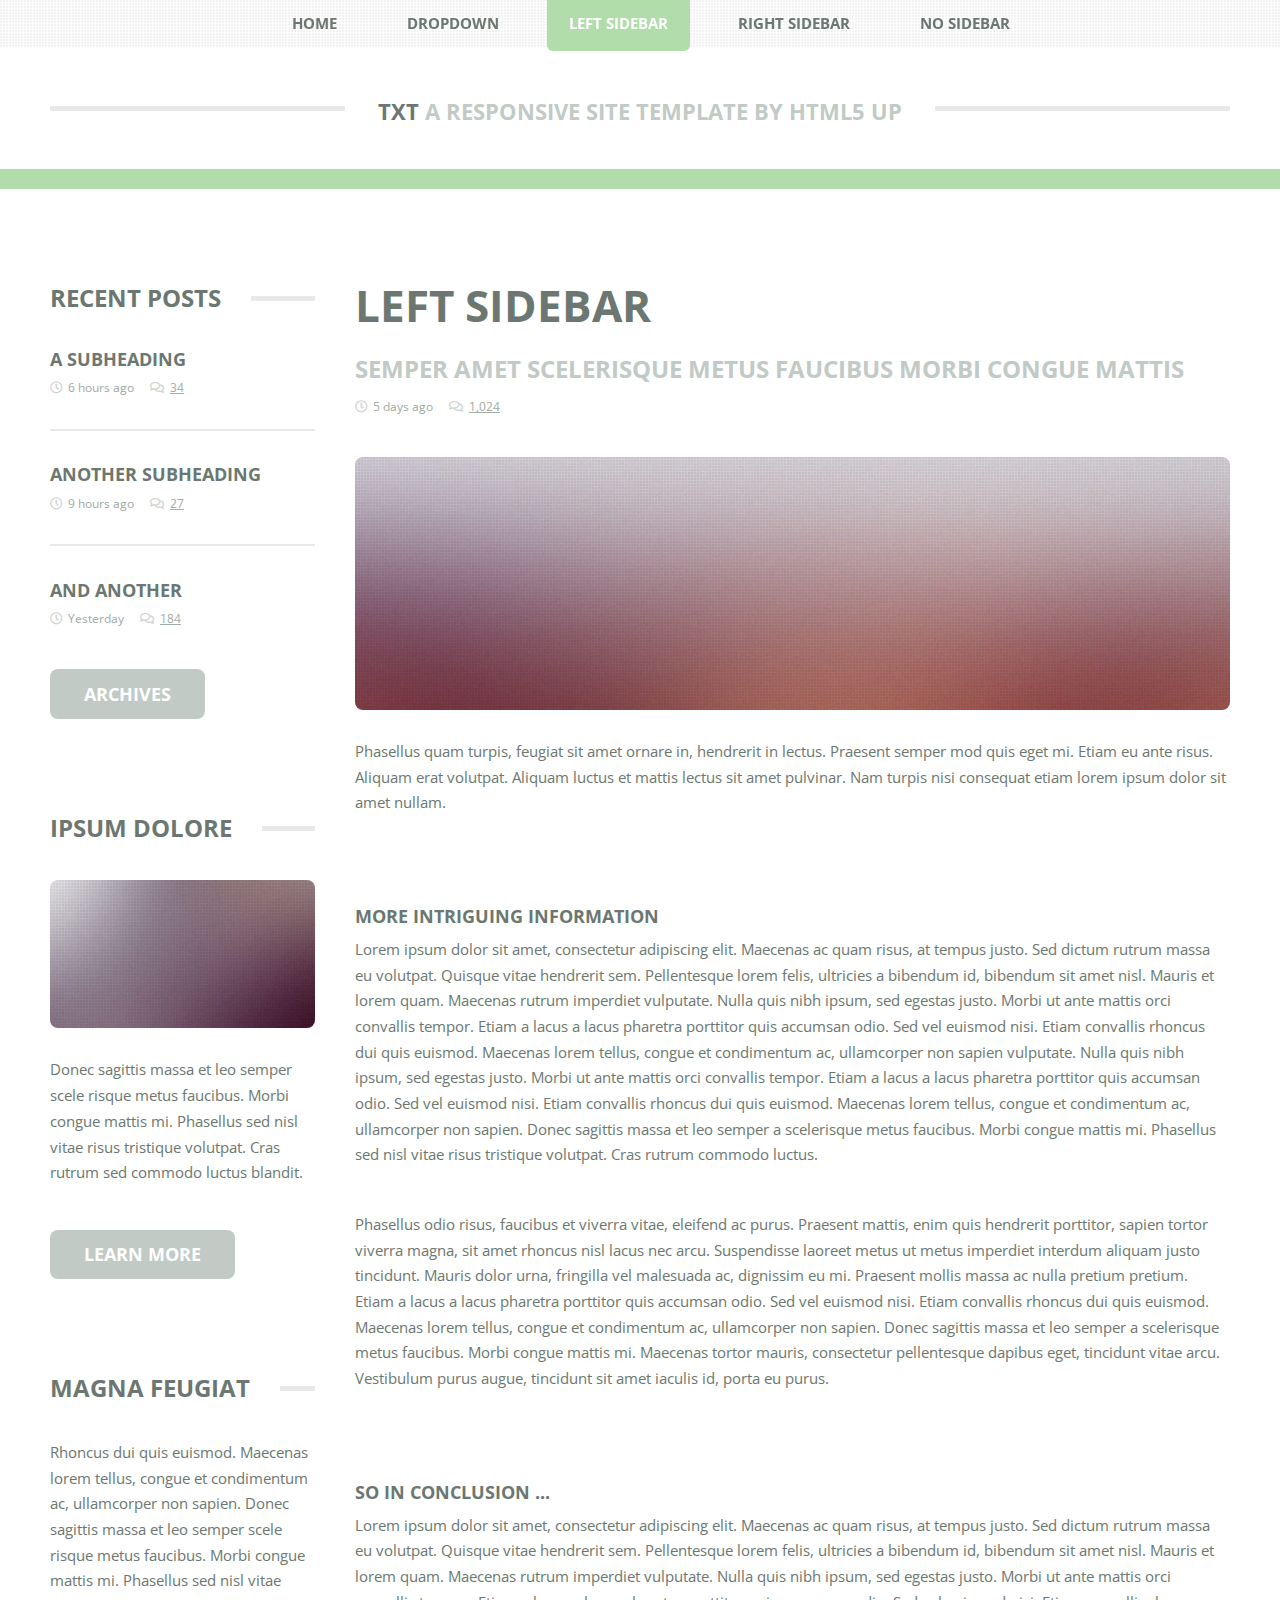
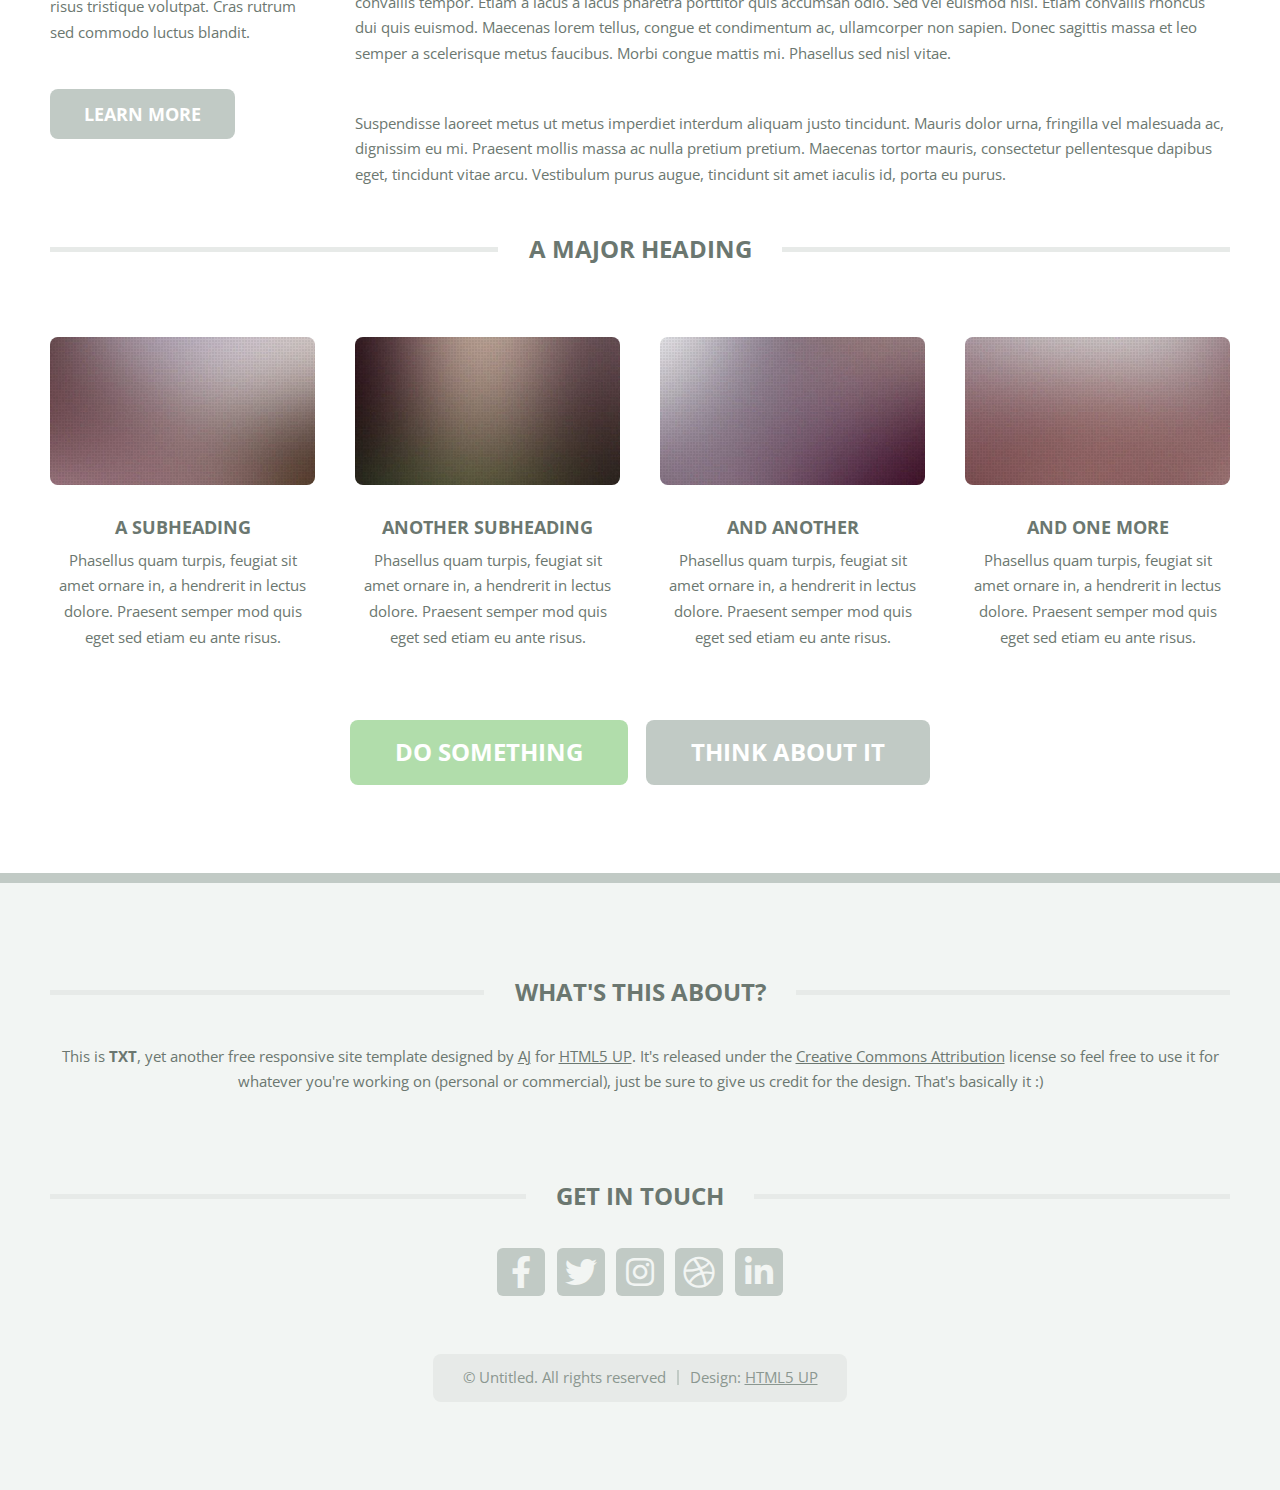
==== left-sidebar.html @ 01a05a2a "HTML" ====
<!DOCTYPE HTML>
<!--
	TXT by HTML5 UP
	html5up.net | @ajlkn
	Free for personal and commercial use under the CCA 3.0 license (html5up.net/license)
-->
<html>
	<head>
		<title>Left Sidebar - TXT by HTML5 UP</title>
		<meta charset="utf-8" />
		<meta name="viewport" content="width=device-width, initial-scale=1, user-scalable=no" />
		<link rel="stylesheet" href="assets/css/main.css" />
	</head>
	<body class="is-preload">
		<div id="page-wrapper">

			<!-- Header -->
				<header id="header">
					<div class="logo container">
						<div>
							<h1><a href="index.html" id="logo">TXT</a></h1>
							<p>A responsive site template by HTML5 UP</p>
						</div>
					</div>
				</header>

			<!-- Nav -->
				<nav id="nav">
					<ul>
						<li><a href="index.html">Home</a></li>
						<li>
							<a href="#">Dropdown</a>
							<ul>
								<li><a href="#">Lorem ipsum dolor</a></li>
								<li><a href="#">Magna phasellus</a></li>
								<li>
									<a href="#">Phasellus consequat</a>
									<ul>
										<li><a href="#">Lorem ipsum dolor</a></li>
										<li><a href="#">Phasellus consequat</a></li>
										<li><a href="#">Magna phasellus</a></li>
										<li><a href="#">Etiam dolore nisl</a></li>
									</ul>
								</li>
								<li><a href="#">Veroeros feugiat</a></li>
							</ul>
						</li>
						<li class="current"><a href="left-sidebar.html">Left Sidebar</a></li>
						<li><a href="right-sidebar.html">Right Sidebar</a></li>
						<li><a href="no-sidebar.html">No Sidebar</a></li>
					</ul>
				</nav>

			<!-- Main -->
				<section id="main">
					<div class="container">
						<div class="row">
							<div class="col-3 col-12-medium">
								<div class="sidebar">

									<!-- Sidebar -->

										<!-- Recent Posts -->
											<section>
												<h2 class="major"><span>Recent Posts</span></h2>
												<ul class="divided">
													<li>
														<article class="box post-summary">
															<h3><a href="#">A Subheading</a></h3>
															<ul class="meta">
																<li class="icon fa-clock">6 hours ago</li>
																<li class="icon fa-comments"><a href="#">34</a></li>
															</ul>
														</article>
													</li>
													<li>
														<article class="box post-summary">
															<h3><a href="#">Another Subheading</a></h3>
															<ul class="meta">
																<li class="icon fa-clock">9 hours ago</li>
																<li class="icon fa-comments"><a href="#">27</a></li>
															</ul>
														</article>
													</li>
													<li>
														<article class="box post-summary">
															<h3><a href="#">And Another</a></h3>
															<ul class="meta">
																<li class="icon fa-clock">Yesterday</li>
																<li class="icon fa-comments"><a href="#">184</a></li>
															</ul>
														</article>
													</li>
												</ul>
												<a href="#" class="button alt">Archives</a>
											</section>

										<!-- Something -->
											<section>
												<h2 class="major"><span>Ipsum Dolore</span></h2>
												<a href="#" class="image featured"><img src="images/pic03.jpg" alt="" /></a>
												<p>
													Donec sagittis massa et leo semper scele risque metus faucibus. Morbi congue mattis mi.
													Phasellus sed nisl vitae risus tristique volutpat. Cras rutrum sed commodo luctus blandit.
												</p>
												<a href="#" class="button alt">Learn more</a>
											</section>

										<!-- Something -->
											<section>
												<h2 class="major"><span>Magna Feugiat</span></h2>
												<p>
													Rhoncus dui quis euismod. Maecenas lorem tellus, congue et condimentum ac, ullamcorper non sapien.
													Donec sagittis massa et leo semper scele risque metus faucibus. Morbi congue mattis mi.
													Phasellus sed nisl vitae risus tristique volutpat. Cras rutrum sed commodo luctus blandit.
												</p>
												<a href="#" class="button alt">Learn more</a>
											</section>

								</div>
							</div>
							<div class="col-9 col-12-medium imp-medium">
								<div class="content">

									<!-- Content -->

										<article class="box page-content">

											<header>
												<h2>Left Sidebar</h2>
												<p>Semper amet scelerisque metus faucibus morbi congue mattis</p>
												<ul class="meta">
													<li class="icon fa-clock">5 days ago</li>
													<li class="icon fa-comments"><a href="#">1,024</a></li>
												</ul>
											</header>

											<section>
												<span class="image featured"><img src="images/pic05.jpg" alt="" /></span>
												<p>
													Phasellus quam turpis, feugiat sit amet ornare in, hendrerit in lectus.
													Praesent semper mod quis eget mi. Etiam eu ante risus. Aliquam erat volutpat.
													Aliquam luctus et mattis lectus sit amet pulvinar. Nam turpis nisi
													consequat etiam lorem ipsum dolor sit amet nullam.
												</p>
											</section>

											<section>
												<h3>More intriguing information</h3>
												<p>
													Lorem ipsum dolor sit amet, consectetur adipiscing elit. Maecenas ac quam risus, at tempus
													justo. Sed dictum rutrum massa eu volutpat. Quisque vitae hendrerit sem. Pellentesque lorem felis,
													ultricies a bibendum id, bibendum sit amet nisl. Mauris et lorem quam. Maecenas rutrum imperdiet
													vulputate. Nulla quis nibh ipsum, sed egestas justo. Morbi ut ante mattis orci convallis tempor.
													Etiam a lacus a lacus pharetra porttitor quis accumsan odio. Sed vel euismod nisi. Etiam convallis
													rhoncus dui quis euismod. Maecenas lorem tellus, congue et condimentum ac, ullamcorper non sapien
													vulputate. Nulla quis nibh ipsum, sed egestas justo. Morbi ut ante mattis orci convallis tempor.
													Etiam a lacus a lacus pharetra porttitor quis accumsan odio. Sed vel euismod nisi. Etiam convallis
													rhoncus dui quis euismod. Maecenas lorem tellus, congue et condimentum ac, ullamcorper non sapien.
													Donec sagittis massa et leo semper a scelerisque metus faucibus. Morbi congue mattis mi.
													Phasellus sed nisl vitae risus tristique volutpat. Cras rutrum commodo luctus.
												</p>
												<p>
													Phasellus odio risus, faucibus et viverra vitae, eleifend ac purus. Praesent mattis, enim
													quis hendrerit porttitor, sapien tortor viverra magna, sit amet rhoncus nisl lacus nec arcu.
													Suspendisse laoreet metus ut metus imperdiet interdum aliquam justo tincidunt. Mauris dolor urna,
													fringilla vel malesuada ac, dignissim eu mi. Praesent mollis massa ac nulla pretium pretium.
													Etiam a lacus a lacus pharetra porttitor quis accumsan odio. Sed vel euismod nisi. Etiam convallis
													rhoncus dui quis euismod. Maecenas lorem tellus, congue et condimentum ac, ullamcorper non sapien.
													Donec sagittis massa et leo semper a scelerisque metus faucibus. Morbi congue mattis mi.
													Maecenas tortor mauris, consectetur pellentesque dapibus eget, tincidunt vitae arcu.
													Vestibulum purus augue, tincidunt sit amet iaculis id, porta eu purus.
												</p>
											</section>

											<section>
												<h3>So in conclusion ...</h3>
												<p>
													Lorem ipsum dolor sit amet, consectetur adipiscing elit. Maecenas ac quam risus, at tempus
													justo. Sed dictum rutrum massa eu volutpat. Quisque vitae hendrerit sem. Pellentesque lorem felis,
													ultricies a bibendum id, bibendum sit amet nisl. Mauris et lorem quam. Maecenas rutrum imperdiet
													vulputate. Nulla quis nibh ipsum, sed egestas justo. Morbi ut ante mattis orci convallis tempor.
													Etiam a lacus a lacus pharetra porttitor quis accumsan odio. Sed vel euismod nisi. Etiam convallis
													rhoncus dui quis euismod. Maecenas lorem tellus, congue et condimentum ac, ullamcorper non sapien.
													Donec sagittis massa et leo semper a scelerisque metus faucibus. Morbi congue mattis mi.
													Phasellus sed nisl vitae.
												</p>
												<p>
													Suspendisse laoreet metus ut metus imperdiet interdum aliquam justo tincidunt. Mauris dolor urna,
													fringilla vel malesuada ac, dignissim eu mi. Praesent mollis massa ac nulla pretium pretium.
													Maecenas tortor mauris, consectetur pellentesque dapibus eget, tincidunt vitae arcu.
													Vestibulum purus augue, tincidunt sit amet iaculis id, porta eu purus.
												</p>
											</section>

										</article>

								</div>
							</div>
							<div class="col-12">

								<!-- Features -->
									<section class="box features">
										<h2 class="major"><span>A Major Heading</span></h2>
										<div>
											<div class="row">
												<div class="col-3 col-6-medium col-12-small">

													<!-- Feature -->
														<section class="box feature">
															<a href="#" class="image featured"><img src="images/pic01.jpg" alt="" /></a>
															<h3><a href="#">A Subheading</a></h3>
															<p>
																Phasellus quam turpis, feugiat sit amet ornare in, a hendrerit in
																lectus dolore. Praesent semper mod quis eget sed etiam eu ante risus.
															</p>
														</section>

												</div>
												<div class="col-3 col-6-medium col-12-small">

													<!-- Feature -->
														<section class="box feature">
															<a href="#" class="image featured"><img src="images/pic02.jpg" alt="" /></a>
															<h3><a href="#">Another Subheading</a></h3>
															<p>
																Phasellus quam turpis, feugiat sit amet ornare in, a hendrerit in
																lectus dolore. Praesent semper mod quis eget sed etiam eu ante risus.
															</p>
														</section>

												</div>
												<div class="col-3 col-6-medium col-12-small">

													<!-- Feature -->
														<section class="box feature">
															<a href="#" class="image featured"><img src="images/pic03.jpg" alt="" /></a>
															<h3><a href="#">And Another</a></h3>
															<p>
																Phasellus quam turpis, feugiat sit amet ornare in, a hendrerit in
																lectus dolore. Praesent semper mod quis eget sed etiam eu ante risus.
															</p>
														</section>

												</div>
												<div class="col-3 col-6-medium col-12-small">

													<!-- Feature -->
														<section class="box feature">
															<a href="#" class="image featured"><img src="images/pic04.jpg" alt="" /></a>
															<h3><a href="#">And One More</a></h3>
															<p>
																Phasellus quam turpis, feugiat sit amet ornare in, a hendrerit in
																lectus dolore. Praesent semper mod quis eget sed etiam eu ante risus.
															</p>
														</section>

												</div>
												<div class="col-12">
													<ul class="actions">
														<li><a href="#" class="button large">Do Something</a></li>
														<li><a href="#" class="button alt large">Think About It</a></li>
													</ul>
												</div>
											</div>
										</div>
									</section>

							</div>
						</div>
					</div>
				</section>

			<!-- Footer -->
				<footer id="footer">
					<div class="container">
						<div class="row gtr-200">
							<div class="col-12">

								<!-- About -->
									<section>
										<h2 class="major"><span>What's this about?</span></h2>
										<p>
											This is <strong>TXT</strong>, yet another free responsive site template designed by
											<a href="http://twitter.com/ajlkn">AJ</a> for <a href="http://html5up.net">HTML5 UP</a>. It's released under the
											<a href="http://html5up.net/license/">Creative Commons Attribution</a> license so feel free to use it for
											whatever you're working on (personal or commercial), just be sure to give us credit for the design.
											That's basically it :)
										</p>
									</section>

							</div>
							<div class="col-12">

								<!-- Contact -->
									<section>
										<h2 class="major"><span>Get in touch</span></h2>
										<ul class="contact">
											<li><a class="icon brands fa-facebook-f" href="#"><span class="label">Facebook</span></a></li>
											<li><a class="icon brands fa-twitter" href="#"><span class="label">Twitter</span></a></li>
											<li><a class="icon brands fa-instagram" href="#"><span class="label">Instagram</span></a></li>
											<li><a class="icon brands fa-dribbble" href="#"><span class="label">Dribbble</span></a></li>
											<li><a class="icon brands fa-linkedin-in" href="#"><span class="label">LinkedIn</span></a></li>
										</ul>
									</section>

							</div>
						</div>

						<!-- Copyright -->
							<div id="copyright">
								<ul class="menu">
									<li>&copy; Untitled. All rights reserved</li><li>Design: <a href="http://html5up.net">HTML5 UP</a></li>
								</ul>
							</div>

					</div>
				</footer>

		</div>

		<!-- Scripts -->
			<script src="assets/js/jquery.min.js"></script>
			<script src="assets/js/jquery.dropotron.min.js"></script>
			<script src="assets/js/jquery.scrolly.min.js"></script>
			<script src="assets/js/browser.min.js"></script>
			<script src="assets/js/breakpoints.min.js"></script>
			<script src="assets/js/util.js"></script>
			<script src="assets/js/main.js"></script>

	</body>
</html>
---- assets/css/main.css ----
@import url("fontawesome-all.min.css");
@import url("https://fonts.googleapis.com/css?family=Open+Sans:400,400italic,700,700italic|Open+Sans+Condensed:700");

/*
	TXT by HTML5 UP
	html5up.net | @ajlkn
	Free for personal and commercial use under the CCA 3.0 license (html5up.net/license)
*/

html, body, div, span, applet, object,
iframe, h1, h2, h3, h4, h5, h6, p, blockquote,
pre, a, abbr, acronym, address, big, cite,
code, del, dfn, em, img, ins, kbd, q, s, samp,
small, strike, strong, sub, sup, tt, var, b,
u, i, center, dl, dt, dd, ol, ul, li, fieldset,
form, label, legend, table, caption, tbody,
tfoot, thead, tr, th, td, article, aside,
canvas, details, embed, figure, figcaption,
footer, header, hgroup, menu, nav, output, ruby,
section, summary, time, mark, audio, video {
	margin: 0;
	padding: 0;
	border: 0;
	font-size: 100%;
	font: inherit;
	vertical-align: baseline;}

article, aside, details, figcaption, figure,
footer, header, hgroup, menu, nav, section {
	display: block;}

body {
	line-height: 1;
}

ol, ul {
	list-style: none;
}

blockquote, q {
	quotes: none;
}

	blockquote:before, blockquote:after, q:before, q:after {
		content: '';
		content: none;
	}

table {
	border-collapse: collapse;
	border-spacing: 0;
}

body {
	-webkit-text-size-adjust: none;
}

mark {
	background-color: transparent;
	color: inherit;
}

input::-moz-focus-inner {
	border: 0;
	padding: 0;
}

input, select, textarea {
	-moz-appearance: none;
	-webkit-appearance: none;
	-ms-appearance: none;
	appearance: none;
}

/* Basic */

	html {
		box-sizing: border-box;
	}

	*, *:before, *:after {
		box-sizing: inherit;
	}

	body {
		background: #f2f5f3;
	}

		body.is-preload *, body.is-preload *:before, body.is-preload *:after {
			-moz-animation: none !important;
			-webkit-animation: none !important;
			-ms-animation: none !important;
			animation: none !important;
			-moz-transition: none !important;
			-webkit-transition: none !important;
			-ms-transition: none !important;
			transition: none !important;
		}

	body, input, textarea, select {
		font-family: 'Open Sans', sans-serif;
		font-weight: 400;
		color: #6b7770;
		font-size: 13pt;
		line-height: 2em;
	}

	h1, h2, h3, h4, h5, h6 {
		font-family: 'Open Sans Condensed', sans-serif;
		font-weight: 700;
		text-transform: uppercase;
		color: #6b7770;
		margin: 0 0 0.5em 0;
		line-height: 1.3;
	}

	h1 a, h2 a, h3 a, h4 a, h5 a, h6 a {
		text-decoration: none;
		color: inherit;
	}

	h2 {
		font-size: 1.65em;
	}

		h2.major {
			position: relative;
			border-top: solid 5px #e7eae8;
			font-size: 1.65em;
			text-align: center;
			margin: 0 0 3em 0;
			top: 0.775em;
		}

			h2.major span {
				background: #fff;
				position: relative;
				display: inline-block;
				top: -0.775em;
				padding: 0 1.25em 0 1.25em;
			}

	h3, h4 {
		font-size: 1.25em;
	}

	a {
		color: #006376;
		text-decoration: underline;
	}

		a:hover {
			text-decoration: none;
		}

	b, strong {
		font-weight: 700;
		color: #6b7770;
	}

	i, em {
		font-style: italic;
	}

	br.clear {
		clear: both;
	}

	sub {
		position: relative;
		top: 0.5em;
		font-size: 0.8em;
	}

	sup {
		position: relative;
		top: -0.5em;
		font-size: 0.8em;
	}

	hr {
		border: 0;
		border-top: solid 2px #E7EAE8;
		margin: 0 0 3em 0;
	}

	blockquote {
		border-left: solid 5px #E7EAE8;
		padding: 1em 0 1em 1.5em;
		font-style: italic;
	}

	p, ul, ol, dl, table {
		margin-bottom: 3em;
	}

/* Section/Article */

	section, article {
		margin-bottom: 6em;
	}

		section > :last-child, section:last-child, article > :last-child, article:last-child {
			margin-bottom: 0;
		}

	header > p {
		display: block;
		font-family: 'Open Sans Condensed', sans-serif;
		font-weight: 700;
		text-transform: uppercase;
		color: #c1cac5;
	}

/* Container */

	.container {
		margin: 0 auto;
		max-width: 100%;
		width: 64em;
	}

		@media screen and (max-width: 1680px) {

			.container {
				width: 75em;
			}

		}

		@media screen and (max-width: 1280px) {

			.container {
				width: calc(100% - 100px);
			}

		}

		@media screen and (max-width: 980px) {

			.container {
				width: calc(100% - 100px);
			}

		}

		@media screen and (max-width: 736px) {

			.container {
				width: calc(100% - 40px);
			}

		}

		@media screen and (max-width: 360px) {

			.container {
				width: calc(100% - 30px);
			}

		}

/* Row */

	.row {
		display: flex;
		flex-wrap: wrap;
		box-sizing: border-box;
		align-items: stretch;
	}

		.row > * {
			box-sizing: border-box;
		}

		.row.gtr-uniform > * > :last-child {
			margin-bottom: 0;
		}

		.row.aln-left {
			justify-content: flex-start;
		}

		.row.aln-center {
			justify-content: center;
		}

		.row.aln-right {
			justify-content: flex-end;
		}

		.row.aln-top {
			align-items: flex-start;
		}

		.row.aln-middle {
			align-items: center;
		}

		.row.aln-bottom {
			align-items: flex-end;
		}

		.row > .imp {
			order: -1;
		}

		.row > .col-1 {
			width: 8.33333%;
		}

		.row > .off-1 {
			margin-left: 8.33333%;
		}

		.row > .col-2 {
			width: 16.66667%;
		}

		.row > .off-2 {
			margin-left: 16.66667%;
		}

		.row > .col-3 {
			width: 25%;
		}

		.row > .off-3 {
			margin-left: 25%;
		}

		.row > .col-4 {
			width: 33.33333%;
		}

		.row > .off-4 {
			margin-left: 33.33333%;
		}

		.row > .col-5 {
			width: 41.66667%;
		}

		.row > .off-5 {
			margin-left: 41.66667%;
		}

		.row > .col-6 {
			width: 50%;
		}

		.row > .off-6 {
			margin-left: 50%;
		}

		.row > .col-7 {
			width: 58.33333%;
		}

		.row > .off-7 {
			margin-left: 58.33333%;
		}

		.row > .col-8 {
			width: 66.66667%;
		}

		.row > .off-8 {
			margin-left: 66.66667%;
		}

		.row > .col-9 {
			width: 75%;
		}

		.row > .off-9 {
			margin-left: 75%;
		}

		.row > .col-10 {
			width: 83.33333%;
		}

		.row > .off-10 {
			margin-left: 83.33333%;
		}

		.row > .col-11 {
			width: 91.66667%;
		}

		.row > .off-11 {
			margin-left: 91.66667%;
		}

		.row > .col-12 {
			width: 100%;
		}

		.row > .off-12 {
			margin-left: 100%;
		}

		.row.gtr-0 {
			margin-top: 0px;
			margin-left: 0px;
		}

			.row.gtr-0 > * {
				padding: 0px 0 0 0px;
			}

			.row.gtr-0.gtr-uniform {
				margin-top: 0px;
			}

				.row.gtr-0.gtr-uniform > * {
					padding-top: 0px;
				}

		.row.gtr-25 {
			margin-top: -12.5px;
			margin-left: -12.5px;
		}

			.row.gtr-25 > * {
				padding: 12.5px 0 0 12.5px;
			}

			.row.gtr-25.gtr-uniform {
				margin-top: -12.5px;
			}

				.row.gtr-25.gtr-uniform > * {
					padding-top: 12.5px;
				}

		.row.gtr-50 {
			margin-top: -25px;
			margin-left: -25px;
		}

			.row.gtr-50 > * {
				padding: 25px 0 0 25px;
			}

			.row.gtr-50.gtr-uniform {
				margin-top: -25px;
			}

				.row.gtr-50.gtr-uniform > * {
					padding-top: 25px;
				}

		.row {
			margin-top: -50px;
			margin-left: -50px;
		}

			.row > * {
				padding: 50px 0 0 50px;
			}

			.row.gtr-uniform {
				margin-top: -50px;
			}

				.row.gtr-uniform > * {
					padding-top: 50px;
				}

		.row.gtr-150 {
			margin-top: -75px;
			margin-left: -75px;
		}

			.row.gtr-150 > * {
				padding: 75px 0 0 75px;
			}

			.row.gtr-150.gtr-uniform {
				margin-top: -75px;
			}

				.row.gtr-150.gtr-uniform > * {
					padding-top: 75px;
				}

		.row.gtr-200 {
			margin-top: -100px;
			margin-left: -100px;
		}

			.row.gtr-200 > * {
				padding: 100px 0 0 100px;
			}

			.row.gtr-200.gtr-uniform {
				margin-top: -100px;
			}

				.row.gtr-200.gtr-uniform > * {
					padding-top: 100px;
				}

		@media screen and (max-width: 1680px) {

			.row {
				display: flex;
				flex-wrap: wrap;
				box-sizing: border-box;
				align-items: stretch;
			}

				.row > * {
					box-sizing: border-box;
				}

				.row.gtr-uniform > * > :last-child {
					margin-bottom: 0;
				}

				.row.aln-left {
					justify-content: flex-start;
				}

				.row.aln-center {
					justify-content: center;
				}

				.row.aln-right {
					justify-content: flex-end;
				}

				.row.aln-top {
					align-items: flex-start;
				}

				.row.aln-middle {
					align-items: center;
				}

				.row.aln-bottom {
					align-items: flex-end;
				}

				.row > .imp-xlarge {
					order: -1;
				}

				.row > .col-1-xlarge {
					width: 8.33333%;
				}

				.row > .off-1-xlarge {
					margin-left: 8.33333%;
				}

				.row > .col-2-xlarge {
					width: 16.66667%;
				}

				.row > .off-2-xlarge {
					margin-left: 16.66667%;
				}

				.row > .col-3-xlarge {
					width: 25%;
				}

				.row > .off-3-xlarge {
					margin-left: 25%;
				}

				.row > .col-4-xlarge {
					width: 33.33333%;
				}

				.row > .off-4-xlarge {
					margin-left: 33.33333%;
				}

				.row > .col-5-xlarge {
					width: 41.66667%;
				}

				.row > .off-5-xlarge {
					margin-left: 41.66667%;
				}

				.row > .col-6-xlarge {
					width: 50%;
				}

				.row > .off-6-xlarge {
					margin-left: 50%;
				}

				.row > .col-7-xlarge {
					width: 58.33333%;
				}

				.row > .off-7-xlarge {
					margin-left: 58.33333%;
				}

				.row > .col-8-xlarge {
					width: 66.66667%;
				}

				.row > .off-8-xlarge {
					margin-left: 66.66667%;
				}

				.row > .col-9-xlarge {
					width: 75%;
				}

				.row > .off-9-xlarge {
					margin-left: 75%;
				}

				.row > .col-10-xlarge {
					width: 83.33333%;
				}

				.row > .off-10-xlarge {
					margin-left: 83.33333%;
				}

				.row > .col-11-xlarge {
					width: 91.66667%;
				}

				.row > .off-11-xlarge {
					margin-left: 91.66667%;
				}

				.row > .col-12-xlarge {
					width: 100%;
				}

				.row > .off-12-xlarge {
					margin-left: 100%;
				}

				.row.gtr-0 {
					margin-top: 0px;
					margin-left: 0px;
				}

					.row.gtr-0 > * {
						padding: 0px 0 0 0px;
					}

					.row.gtr-0.gtr-uniform {
						margin-top: 0px;
					}

						.row.gtr-0.gtr-uniform > * {
							padding-top: 0px;
						}

				.row.gtr-25 {
					margin-top: -12.5px;
					margin-left: -12.5px;
				}

					.row.gtr-25 > * {
						padding: 12.5px 0 0 12.5px;
					}

					.row.gtr-25.gtr-uniform {
						margin-top: -12.5px;
					}

						.row.gtr-25.gtr-uniform > * {
							padding-top: 12.5px;
						}

				.row.gtr-50 {
					margin-top: -25px;
					margin-left: -25px;
				}

					.row.gtr-50 > * {
						padding: 25px 0 0 25px;
					}

					.row.gtr-50.gtr-uniform {
						margin-top: -25px;
					}

						.row.gtr-50.gtr-uniform > * {
							padding-top: 25px;
						}

				.row {
					margin-top: -50px;
					margin-left: -50px;
				}

					.row > * {
						padding: 50px 0 0 50px;
					}

					.row.gtr-uniform {
						margin-top: -50px;
					}

						.row.gtr-uniform > * {
							padding-top: 50px;
						}

				.row.gtr-150 {
					margin-top: -75px;
					margin-left: -75px;
				}

					.row.gtr-150 > * {
						padding: 75px 0 0 75px;
					}

					.row.gtr-150.gtr-uniform {
						margin-top: -75px;
					}

						.row.gtr-150.gtr-uniform > * {
							padding-top: 75px;
						}

				.row.gtr-200 {
					margin-top: -100px;
					margin-left: -100px;
				}

					.row.gtr-200 > * {
						padding: 100px 0 0 100px;
					}

					.row.gtr-200.gtr-uniform {
						margin-top: -100px;
					}

						.row.gtr-200.gtr-uniform > * {
							padding-top: 100px;
						}

		}

		@media screen and (max-width: 1280px) {

			.row {
				display: flex;
				flex-wrap: wrap;
				box-sizing: border-box;
				align-items: stretch;
			}

				.row > * {
					box-sizing: border-box;
				}

				.row.gtr-uniform > * > :last-child {
					margin-bottom: 0;
				}

				.row.aln-left {
					justify-content: flex-start;
				}

				.row.aln-center {
					justify-content: center;
				}

				.row.aln-right {
					justify-content: flex-end;
				}

				.row.aln-top {
					align-items: flex-start;
				}

				.row.aln-middle {
					align-items: center;
				}

				.row.aln-bottom {
					align-items: flex-end;
				}

				.row > .imp-large {
					order: -1;
				}

				.row > .col-1-large {
					width: 8.33333%;
				}

				.row > .off-1-large {
					margin-left: 8.33333%;
				}

				.row > .col-2-large {
					width: 16.66667%;
				}

				.row > .off-2-large {
					margin-left: 16.66667%;
				}

				.row > .col-3-large {
					width: 25%;
				}

				.row > .off-3-large {
					margin-left: 25%;
				}

				.row > .col-4-large {
					width: 33.33333%;
				}

				.row > .off-4-large {
					margin-left: 33.33333%;
				}

				.row > .col-5-large {
					width: 41.66667%;
				}

				.row > .off-5-large {
					margin-left: 41.66667%;
				}

				.row > .col-6-large {
					width: 50%;
				}

				.row > .off-6-large {
					margin-left: 50%;
				}

				.row > .col-7-large {
					width: 58.33333%;
				}

				.row > .off-7-large {
					margin-left: 58.33333%;
				}

				.row > .col-8-large {
					width: 66.66667%;
				}

				.row > .off-8-large {
					margin-left: 66.66667%;
				}

				.row > .col-9-large {
					width: 75%;
				}

				.row > .off-9-large {
					margin-left: 75%;
				}

				.row > .col-10-large {
					width: 83.33333%;
				}

				.row > .off-10-large {
					margin-left: 83.33333%;
				}

				.row > .col-11-large {
					width: 91.66667%;
				}

				.row > .off-11-large {
					margin-left: 91.66667%;
				}

				.row > .col-12-large {
					width: 100%;
				}

				.row > .off-12-large {
					margin-left: 100%;
				}

				.row.gtr-0 {
					margin-top: 0px;
					margin-left: 0px;
				}

					.row.gtr-0 > * {
						padding: 0px 0 0 0px;
					}

					.row.gtr-0.gtr-uniform {
						margin-top: 0px;
					}

						.row.gtr-0.gtr-uniform > * {
							padding-top: 0px;
						}

				.row.gtr-25 {
					margin-top: -10px;
					margin-left: -10px;
				}

					.row.gtr-25 > * {
						padding: 10px 0 0 10px;
					}

					.row.gtr-25.gtr-uniform {
						margin-top: -10px;
					}

						.row.gtr-25.gtr-uniform > * {
							padding-top: 10px;
						}

				.row.gtr-50 {
					margin-top: -20px;
					margin-left: -20px;
				}

					.row.gtr-50 > * {
						padding: 20px 0 0 20px;
					}

					.row.gtr-50.gtr-uniform {
						margin-top: -20px;
					}

						.row.gtr-50.gtr-uniform > * {
							padding-top: 20px;
						}

				.row {
					margin-top: -40px;
					margin-left: -40px;
				}

					.row > * {
						padding: 40px 0 0 40px;
					}

					.row.gtr-uniform {
						margin-top: -40px;
					}

						.row.gtr-uniform > * {
							padding-top: 40px;
						}

				.row.gtr-150 {
					margin-top: -60px;
					margin-left: -60px;
				}

					.row.gtr-150 > * {
						padding: 60px 0 0 60px;
					}

					.row.gtr-150.gtr-uniform {
						margin-top: -60px;
					}

						.row.gtr-150.gtr-uniform > * {
							padding-top: 60px;
						}

				.row.gtr-200 {
					margin-top: -80px;
					margin-left: -80px;
				}

					.row.gtr-200 > * {
						padding: 80px 0 0 80px;
					}

					.row.gtr-200.gtr-uniform {
						margin-top: -80px;
					}

						.row.gtr-200.gtr-uniform > * {
							padding-top: 80px;
						}

		}

		@media screen and (max-width: 980px) {

			.row {
				display: flex;
				flex-wrap: wrap;
				box-sizing: border-box;
				align-items: stretch;
			}

				.row > * {
					box-sizing: border-box;
				}

				.row.gtr-uniform > * > :last-child {
					margin-bottom: 0;
				}

				.row.aln-left {
					justify-content: flex-start;
				}

				.row.aln-center {
					justify-content: center;
				}

				.row.aln-right {
					justify-content: flex-end;
				}

				.row.aln-top {
					align-items: flex-start;
				}

				.row.aln-middle {
					align-items: center;
				}

				.row.aln-bottom {
					align-items: flex-end;
				}

				.row > .imp-medium {
					order: -1;
				}

				.row > .col-1-medium {
					width: 8.33333%;
				}

				.row > .off-1-medium {
					margin-left: 8.33333%;
				}

				.row > .col-2-medium {
					width: 16.66667%;
				}

				.row > .off-2-medium {
					margin-left: 16.66667%;
				}

				.row > .col-3-medium {
					width: 25%;
				}

				.row > .off-3-medium {
					margin-left: 25%;
				}

				.row > .col-4-medium {
					width: 33.33333%;
				}

				.row > .off-4-medium {
					margin-left: 33.33333%;
				}

				.row > .col-5-medium {
					width: 41.66667%;
				}

				.row > .off-5-medium {
					margin-left: 41.66667%;
				}

				.row > .col-6-medium {
					width: 50%;
				}

				.row > .off-6-medium {
					margin-left: 50%;
				}

				.row > .col-7-medium {
					width: 58.33333%;
				}

				.row > .off-7-medium {
					margin-left: 58.33333%;
				}

				.row > .col-8-medium {
					width: 66.66667%;
				}

				.row > .off-8-medium {
					margin-left: 66.66667%;
				}

				.row > .col-9-medium {
					width: 75%;
				}

				.row > .off-9-medium {
					margin-left: 75%;
				}

				.row > .col-10-medium {
					width: 83.33333%;
				}

				.row > .off-10-medium {
					margin-left: 83.33333%;
				}

				.row > .col-11-medium {
					width: 91.66667%;
				}

				.row > .off-11-medium {
					margin-left: 91.66667%;
				}

				.row > .col-12-medium {
					width: 100%;
				}

				.row > .off-12-medium {
					margin-left: 100%;
				}

				.row.gtr-0 {
					margin-top: 0px;
					margin-left: 0px;
				}

					.row.gtr-0 > * {
						padding: 0px 0 0 0px;
					}

					.row.gtr-0.gtr-uniform {
						margin-top: 0px;
					}

						.row.gtr-0.gtr-uniform > * {
							padding-top: 0px;
						}

				.row.gtr-25 {
					margin-top: -12.5px;
					margin-left: -12.5px;
				}

					.row.gtr-25 > * {
						padding: 12.5px 0 0 12.5px;
					}

					.row.gtr-25.gtr-uniform {
						margin-top: -12.5px;
					}

						.row.gtr-25.gtr-uniform > * {
							padding-top: 12.5px;
						}

				.row.gtr-50 {
					margin-top: -25px;
					margin-left: -25px;
				}

					.row.gtr-50 > * {
						padding: 25px 0 0 25px;
					}

					.row.gtr-50.gtr-uniform {
						margin-top: -25px;
					}

						.row.gtr-50.gtr-uniform > * {
							padding-top: 25px;
						}

				.row {
					margin-top: -50px;
					margin-left: -50px;
				}

					.row > * {
						padding: 50px 0 0 50px;
					}

					.row.gtr-uniform {
						margin-top: -50px;
					}

						.row.gtr-uniform > * {
							padding-top: 50px;
						}

				.row.gtr-150 {
					margin-top: -75px;
					margin-left: -75px;
				}

					.row.gtr-150 > * {
						padding: 75px 0 0 75px;
					}

					.row.gtr-150.gtr-uniform {
						margin-top: -75px;
					}

						.row.gtr-150.gtr-uniform > * {
							padding-top: 75px;
						}

				.row.gtr-200 {
					margin-top: -100px;
					margin-left: -100px;
				}

					.row.gtr-200 > * {
						padding: 100px 0 0 100px;
					}

					.row.gtr-200.gtr-uniform {
						margin-top: -100px;
					}

						.row.gtr-200.gtr-uniform > * {
							padding-top: 100px;
						}

		}

		@media screen and (max-width: 736px) {

			.row {
				display: flex;
				flex-wrap: wrap;
				box-sizing: border-box;
				align-items: stretch;
			}

				.row > * {
					box-sizing: border-box;
				}

				.row.gtr-uniform > * > :last-child {
					margin-bottom: 0;
				}

				.row.aln-left {
					justify-content: flex-start;
				}

				.row.aln-center {
					justify-content: center;
				}

				.row.aln-right {
					justify-content: flex-end;
				}

				.row.aln-top {
					align-items: flex-start;
				}

				.row.aln-middle {
					align-items: center;
				}

				.row.aln-bottom {
					align-items: flex-end;
				}

				.row > .imp-small {
					order: -1;
				}

				.row > .col-1-small {
					width: 8.33333%;
				}

				.row > .off-1-small {
					margin-left: 8.33333%;
				}

				.row > .col-2-small {
					width: 16.66667%;
				}

				.row > .off-2-small {
					margin-left: 16.66667%;
				}

				.row > .col-3-small {
					width: 25%;
				}

				.row > .off-3-small {
					margin-left: 25%;
				}

				.row > .col-4-small {
					width: 33.33333%;
				}

				.row > .off-4-small {
					margin-left: 33.33333%;
				}

				.row > .col-5-small {
					width: 41.66667%;
				}

				.row > .off-5-small {
					margin-left: 41.66667%;
				}

				.row > .col-6-small {
					width: 50%;
				}

				.row > .off-6-small {
					margin-left: 50%;
				}

				.row > .col-7-small {
					width: 58.33333%;
				}

				.row > .off-7-small {
					margin-left: 58.33333%;
				}

				.row > .col-8-small {
					width: 66.66667%;
				}

				.row > .off-8-small {
					margin-left: 66.66667%;
				}

				.row > .col-9-small {
					width: 75%;
				}

				.row > .off-9-small {
					margin-left: 75%;
				}

				.row > .col-10-small {
					width: 83.33333%;
				}

				.row > .off-10-small {
					margin-left: 83.33333%;
				}

				.row > .col-11-small {
					width: 91.66667%;
				}

				.row > .off-11-small {
					margin-left: 91.66667%;
				}

				.row > .col-12-small {
					width: 100%;
				}

				.row > .off-12-small {
					margin-left: 100%;
				}

				.row.gtr-0 {
					margin-top: 0px;
					margin-left: 0px;
				}

					.row.gtr-0 > * {
						padding: 0px 0 0 0px;
					}

					.row.gtr-0.gtr-uniform {
						margin-top: 0px;
					}

						.row.gtr-0.gtr-uniform > * {
							padding-top: 0px;
						}

				.row.gtr-25 {
					margin-top: -5px;
					margin-left: -5px;
				}

					.row.gtr-25 > * {
						padding: 5px 0 0 5px;
					}

					.row.gtr-25.gtr-uniform {
						margin-top: -5px;
					}

						.row.gtr-25.gtr-uniform > * {
							padding-top: 5px;
						}

				.row.gtr-50 {
					margin-top: -10px;
					margin-left: -10px;
				}

					.row.gtr-50 > * {
						padding: 10px 0 0 10px;
					}

					.row.gtr-50.gtr-uniform {
						margin-top: -10px;
					}

						.row.gtr-50.gtr-uniform > * {
							padding-top: 10px;
						}

				.row {
					margin-top: -20px;
					margin-left: -20px;
				}

					.row > * {
						padding: 20px 0 0 20px;
					}

					.row.gtr-uniform {
						margin-top: -20px;
					}

						.row.gtr-uniform > * {
							padding-top: 20px;
						}

				.row.gtr-150 {
					margin-top: -30px;
					margin-left: -30px;
				}

					.row.gtr-150 > * {
						padding: 30px 0 0 30px;
					}

					.row.gtr-150.gtr-uniform {
						margin-top: -30px;
					}

						.row.gtr-150.gtr-uniform > * {
							padding-top: 30px;
						}

				.row.gtr-200 {
					margin-top: -40px;
					margin-left: -40px;
				}

					.row.gtr-200 > * {
						padding: 40px 0 0 40px;
					}

					.row.gtr-200.gtr-uniform {
						margin-top: -40px;
					}

						.row.gtr-200.gtr-uniform > * {
							padding-top: 40px;
						}

		}

		@media screen and (max-width: 360px) {

			.row {
				display: flex;
				flex-wrap: wrap;
				box-sizing: border-box;
				align-items: stretch;
			}

				.row > * {
					box-sizing: border-box;
				}

				.row.gtr-uniform > * > :last-child {
					margin-bottom: 0;
				}

				.row.aln-left {
					justify-content: flex-start;
				}

				.row.aln-center {
					justify-content: center;
				}

				.row.aln-right {
					justify-content: flex-end;
				}

				.row.aln-top {
					align-items: flex-start;
				}

				.row.aln-middle {
					align-items: center;
				}

				.row.aln-bottom {
					align-items: flex-end;
				}

				.row > .imp-xsmall {
					order: -1;
				}

				.row > .col-1-xsmall {
					width: 8.33333%;
				}

				.row > .off-1-xsmall {
					margin-left: 8.33333%;
				}

				.row > .col-2-xsmall {
					width: 16.66667%;
				}

				.row > .off-2-xsmall {
					margin-left: 16.66667%;
				}

				.row > .col-3-xsmall {
					width: 25%;
				}

				.row > .off-3-xsmall {
					margin-left: 25%;
				}

				.row > .col-4-xsmall {
					width: 33.33333%;
				}

				.row > .off-4-xsmall {
					margin-left: 33.33333%;
				}

				.row > .col-5-xsmall {
					width: 41.66667%;
				}

				.row > .off-5-xsmall {
					margin-left: 41.66667%;
				}

				.row > .col-6-xsmall {
					width: 50%;
				}

				.row > .off-6-xsmall {
					margin-left: 50%;
				}

				.row > .col-7-xsmall {
					width: 58.33333%;
				}

				.row > .off-7-xsmall {
					margin-left: 58.33333%;
				}

				.row > .col-8-xsmall {
					width: 66.66667%;
				}

				.row > .off-8-xsmall {
					margin-left: 66.66667%;
				}

				.row > .col-9-xsmall {
					width: 75%;
				}

				.row > .off-9-xsmall {
					margin-left: 75%;
				}

				.row > .col-10-xsmall {
					width: 83.33333%;
				}

				.row > .off-10-xsmall {
					margin-left: 83.33333%;
				}

				.row > .col-11-xsmall {
					width: 91.66667%;
				}

				.row > .off-11-xsmall {
					margin-left: 91.66667%;
				}

				.row > .col-12-xsmall {
					width: 100%;
				}

				.row > .off-12-xsmall {
					margin-left: 100%;
				}

				.row.gtr-0 {
					margin-top: 0px;
					margin-left: 0px;
				}

					.row.gtr-0 > * {
						padding: 0px 0 0 0px;
					}

					.row.gtr-0.gtr-uniform {
						margin-top: 0px;
					}

						.row.gtr-0.gtr-uniform > * {
							padding-top: 0px;
						}

				.row.gtr-25 {
					margin-top: -3.75px;
					margin-left: -3.75px;
				}

					.row.gtr-25 > * {
						padding: 3.75px 0 0 3.75px;
					}

					.row.gtr-25.gtr-uniform {
						margin-top: -3.75px;
					}

						.row.gtr-25.gtr-uniform > * {
							padding-top: 3.75px;
						}

				.row.gtr-50 {
					margin-top: -7.5px;
					margin-left: -7.5px;
				}

					.row.gtr-50 > * {
						padding: 7.5px 0 0 7.5px;
					}

					.row.gtr-50.gtr-uniform {
						margin-top: -7.5px;
					}

						.row.gtr-50.gtr-uniform > * {
							padding-top: 7.5px;
						}

				.row {
					margin-top: -15px;
					margin-left: -15px;
				}

					.row > * {
						padding: 15px 0 0 15px;
					}

					.row.gtr-uniform {
						margin-top: -15px;
					}

						.row.gtr-uniform > * {
							padding-top: 15px;
						}

				.row.gtr-150 {
					margin-top: -22.5px;
					margin-left: -22.5px;
				}

					.row.gtr-150 > * {
						padding: 22.5px 0 0 22.5px;
					}

					.row.gtr-150.gtr-uniform {
						margin-top: -22.5px;
					}

						.row.gtr-150.gtr-uniform > * {
							padding-top: 22.5px;
						}

				.row.gtr-200 {
					margin-top: -30px;
					margin-left: -30px;
				}

					.row.gtr-200 > * {
						padding: 30px 0 0 30px;
					}

					.row.gtr-200.gtr-uniform {
						margin-top: -30px;
					}

						.row.gtr-200.gtr-uniform > * {
							padding-top: 30px;
						}

		}

/* Image */

	.image {
		position: relative;
		display: inline-block;
		border-radius: 8px;
	}

		.image img {
			display: block;
			width: 100%;
			border-radius: 8px;
		}

		.image:before {
			content: '';
			position: absolute;
			left: 0;
			top: 0;
			width: 100%;
			height: 100%;
			background: url("images/overlay.png");
			border-radius: 8px;
		}

		.image.fit {
			display: block;
			width: 100%;
		}

		.image.featured {
			display: block;
			width: 100%;
			margin: 0 0 2em 0;
		}

		.image.left {
			float: left;
			margin: 0 2em 2em 0;
		}

		.image.centered {
			display: block;
			margin: 0 0 2em 0;
		}

			.image.centered img {
				margin: 0 auto;
				width: auto;
			}

/* Button */

	input[type="button"],
	input[type="submit"],
	input[type="reset"],
	button,
	.button {
		-webkit-appearance: none;
		display: inline-block;
		font-family: 'Open Sans Condensed', sans-serif;
		font-weight: 700;
		text-transform: uppercase;
		text-decoration: none;
		background: #b1ddab;
		color: #fff;
		border: 0;
		line-height: 1em;
		border-radius: 8px;
		outline: 0;
		cursor: pointer;
		-moz-transition: background-color .2s ease-in-out;
		-webkit-transition: background-color .2s ease-in-out;
		-o-transition: background-color .2s ease-in-out;
		-ms-transition: background-color .2s ease-in-out;
		transition: background-color .2s ease-in-out;
		font-size: 1.25em;
		padding: 0.85em 1.85em;
		text-align: center;
	}

		input[type="button"]:hover,
		input[type="submit"]:hover,
		input[type="reset"]:hover,
		button:hover,
		.button:hover {
			background: #c1edbb;
		}

		input[type="button"]:active,
		input[type="submit"]:active,
		input[type="reset"]:active,
		button:active,
		.button:active {
			background: #a1cd9b;
		}

		input[type="button"].alt,
		input[type="submit"].alt,
		input[type="reset"].alt,
		button.alt,
		.button.alt {
			background: #c1cac5;
		}

			input[type="button"].alt:hover,
			input[type="submit"].alt:hover,
			input[type="reset"].alt:hover,
			button.alt:hover,
			.button.alt:hover {
				background: #ccd5d0;
			}

			input[type="button"].alt:active,
			input[type="submit"].alt:active,
			input[type="reset"].alt:active,
			button.alt:active,
			.button.alt:active {
				background: #b1bab5;
			}

		input[type="button"].large,
		input[type="submit"].large,
		input[type="reset"].large,
		button.large,
		.button.large {
			font-size: 1.65em;
		}

/* List */

	ul {
		list-style: disc;
		padding-left: 1em;
	}

		ul li {
			padding-left: 0.5em;
		}

	ol {
		list-style: decimal;
		padding-left: 1.25em;
	}

		ol li {
			padding-left: 0.25em;
		}

/* Divided */

	ul.divided {
		list-style: none;
		padding-left: 0;
	}

		ul.divided > li {
			border-top: solid 2px #e7eae8;
			padding-top: 2.35em;
			margin-top: 2.35em;
			padding-left: 0;
		}

			ul.divided > li:first-child {
				border-top: 0;
				padding-top: 0;
				margin-top: 0;
			}

/* Actions */

	ul.actions {
		list-style: none;
		padding-left: 0;
		text-align: center;
		margin: 2em 0 0 0;
	}

		ul.actions li {
			display: inline-block;
			margin: 0 0 0 1em;
			padding-left: 0;
		}

			ul.actions li:first-child {
				margin-left: 0;
			}

/* Contact */

	ul.contact {
		list-style: none;
		padding-left: 0;
		cursor: default;
	}

		ul.contact li {
			-moz-transition: top .15s ease-in-out;
			-webkit-transition: top .15s ease-in-out;
			-ms-transition: top .15s ease-in-out;
			transition: top .15s ease-in-out;
			position: relative;
			display: inline-block;
			margin: 0 0.25em 0 0.25em;
			top: 0;
			padding-left: 0;
		}

			ul.contact li a {
				-moz-transition: background-color .2s ease-in-out;
				-webkit-transition: background-color .2s ease-in-out;
				-ms-transition: background-color .2s ease-in-out;
				transition: background-color .2s ease-in-out;
				display: block;
				position: relative;
				width: 48px;
				height: 48px;
				border-radius: 6px;
				outline: 0;
				background: #c1cac5;
				text-align: center;
			}

				ul.contact li a:before {
					color: #f2f5f3;
					font-size: 32px;
					line-height: 48px;
				}

			ul.contact li:hover {
				top: -5px;
			}

				ul.contact li:hover a.fa-facebook {
					background-color: #3C5A98;
				}

				ul.contact li:hover a.fa-twitter {
					background-color: #2DAAE4;
				}

				ul.contact li:hover a.fa-dribbble {
					background-color: #C4376B;
				}

				ul.contact li:hover a.fa-linkedin {
					background-color: #006599;
				}

				ul.contact li:hover a.fa-instagram {
					background-color: #2E5E86;
				}

				ul.contact li:hover a.fa-google-plus {
					background-color: #DA2713;
				}

			ul.contact li:active {
				top: 0;
			}

/* Special */

	ul.special {
		list-style: none;
		padding-left: 0;
		cursor: default;
		position: relative;
		margin: -2em 0 4em -2em;
	}

		ul.special li {
			-moz-transition: top .15s ease-in-out;
			-webkit-transition: top .15s ease-in-out;
			-ms-transition: top .15s ease-in-out;
			transition: top .15s ease-in-out;
			position: relative;
			display: inline-block;
			top: 0;
			padding: 2em 0 0 2em;
		}

			ul.special li a {
				display: block;
				outline: 0;
			}

				ul.special li a:before {
					-moz-transition: background-color .2s ease-in-out;
					-webkit-transition: background-color .2s ease-in-out;
					-ms-transition: background-color .2s ease-in-out;
					transition: background-color .2s ease-in-out;
					display: block;
					text-align: center;
					background: #c1cac5;
					border-radius: 100%;
					width: 2.25em;
					height: 2.25em;
					line-height: 2.175em;
					font-size: 5em;
					color: #fff;
				}

			ul.special li:hover {
				top: -1em;
			}

				ul.special li:hover a:before {
					background: #b9d2ce;
				}

/* Meta */

	ul.meta {
		font-size: 0.85em;
		color: #a1aaa5;
		list-style: none;
		padding-left: 0;
	}

		ul.meta li {
			position: relative;
			display: inline-block;
			margin-left: 1em;
			padding-left: 0;
		}

			ul.meta li a {
				color: inherit;
				outline: 0;
			}

			ul.meta li:first-child {
				margin-left: 0;
			}

			ul.meta li:before {
				opacity: 0.5;
				cursor: default;
				margin-right: 0.5em;
			}

/* Menu */

	ul.menu {
		list-style: none;
		padding-left: 0;
	}

		ul.menu li {
			border-left: solid 1px #E7EAE8;
			display: inline-block;
			padding: 0 0 0 0.75em;
			margin: 0 0 0 0.75em;
		}

			ul.menu li:first-child {
				border-left: 0;
				margin-left: 0;
				padding-left: 0;
			}

/* Forms */

	form label {
		display: block;
		margin: 0 0 1em 0;
		font-family: 'Open Sans Condensed', sans-serif;
		font-weight: 700;
		text-transform: uppercase;
		color: #6b7770;
	}

	form input[type="text"],
	form input[type="email"],
	form input[type="password"],
	form select,
	form textarea {
		-webkit-appearance: none;
		display: block;
		width: 100%;
		border-radius: 8px;
		border: solid 2px #E7EAE8;
	}

		form input[type="text"]:focus,
		form input[type="email"]:focus,
		form input[type="password"]:focus,
		form select:focus,
		form textarea:focus {
			border-color: #a1cd9b;
		}

	form input[type="text"],
	form input[type="email"],
	form input[type="password"],
	form select {
		line-height: 3em;
		padding: 0 1em;
	}

	form textarea {
		min-height: 9em;
		padding: 1em;
	}

	form ::-webkit-input-placeholder {
		color: #555 !important;
	}

	form :-moz-placeholder {
		color: #555 !important;
	}

	form ::-moz-placeholder {
		color: #555 !important;
	}

	form :-ms-input-placeholder {
		color: #555 !important;
	}

	form ::-moz-focus-inner {
		border: 0;
	}

/* Tables */

	table {
		width: 100%;
	}

		table.default {
			width: 100%;
		}

			table.default tr {
				border-top: solid 2px #E7EAE8;
			}

				table.default tr:first-child {
					border-top: 0;
				}

			table.default td {
				padding: 0.5em 1em 0.5em 1em;
			}

			table.default th {
				text-align: left;
				padding: 0.5em 1em 0.5em 1em;
				margin: 0 0 1em 0;
				font-family: 'Open Sans Condensed', sans-serif;
				font-weight: 700;
				text-transform: uppercase;
				color: #6b7770;
			}

			table.default thead {
				background: #E7EAE8;
				color: #fff;
			}

/* Box */

	.box.highlight {
		text-align: center;
	}

		.box.highlight h2 {
			font-size: 3em;
			margin: 0 0 0.25em 0;
		}

		.box.highlight header > p {
			font-size: 1.65em;
			margin: 0 0 1.5em 0;
		}

	.box.feature {
		text-align: center;
	}

	.box.post header {
		margin: 0 0 2.5em 0;
	}

	.box.post h3 {
		font-size: 3em;
		margin: 0 0 0.25em 0;
	}

	.box.post header > p {
		font-size: 1.65em;
		margin: 0 0 0.5em 0;
	}

	.box.post ul.meta {
		margin: 0 0 0.5em 0;
	}

	.box.post-summary h3 {
		line-height: 1em;
		margin: 0 0 0.75em 0;
	}

	.box.post-summary .meta {
		margin: 0;
		line-height: 1em;
	}

	.box.page-content header {
		margin: 0 0 2.5em 0;
	}

	.box.page-content h2 {
		font-size: 3em;
		margin: 0 0 0.5em 0;
	}

	.box.page-content header > p {
		font-size: 1.65em;
		margin: 0 0 0.5em 0;
	}

	.box.page-content ul.meta {
		margin: 0 0 0.5em 0;
	}

/* Icons */

	.icon {
		text-decoration: none;
		position: relative;
		text-decoration: none;
	}

		.icon:before {
			-moz-osx-font-smoothing: grayscale;
			-webkit-font-smoothing: antialiased;
			display: inline-block;
			font-style: normal;
			font-variant: normal;
			text-rendering: auto;
			line-height: 1;
			text-transform: none !important;
			font-family: 'Font Awesome 5 Free';
			font-weight: 400;
		}

		.icon:before {
			line-height: inherit;
		}

		.icon > .label {
			display: none;
		}

		.icon.solid:before {
			font-weight: 900;
		}

		.icon.brands:before {
			font-family: 'Font Awesome 5 Brands';
		}

/* Page Wrapper */

	#page-wrapper > section {
		margin-bottom: 0;
	}

/* Header */

	#header {
		text-align: center;
		font-size: 2em;
		font-family: 'Open Sans Condensed', sans-serif;
		font-weight: 700;
		text-transform: uppercase;
		padding: 2em 0;
		background: #fff;
		margin: 0 auto;
	}

		#header .logo {
			position: relative;
			text-align: center;
			border-top: solid 5px #e7eae8;
			top: 0.65em;
		}

			#header .logo div {
				background: #fff;
				position: relative;
				display: inline-block;
				padding: 0 1.5em 0 1.5em;
				top: -0.65em;
			}

			#header .logo h1 {
				display: inline;
			}

			#header .logo p {
				display: inline;
				color: #C1CAC5;
			}

/* Nav */

	body {
		padding-top: 3.25em;
	}

	#nav {
		position: fixed;
		top: 0;
		left: 0;
		z-index: 1000;
		background-color: rgba(255, 255, 255, 0.95);
		background-image: url("images/overlay.png");
		width: 100%;
		height: 3.25em;
		line-height: 3.25em;
		text-align: center;
		font-family: 'Open Sans Condensed', sans-serif;
		font-weight: 700;
		text-transform: uppercase;
		cursor: default;
	}

		#nav ul {
			position: relative;
			z-index: 1001;
		}

		#nav li {
			display: inline-block;
			margin: 0 0.5em 0 0.5em;
			top: 0;
			position: relative;
			-moz-transition: top .15s ease-in-out;
			-webkit-transition: top .15s ease-in-out;
			-o-transition: top .15s ease-in-out;
			-ms-transition: top .15s ease-in-out;
			transition: top .15s ease-in-out;
		}

			#nav li > ul {
				display: none;
			}

			#nav li a, #nav li span {
				-moz-transition: background-color .075s ease-in-out, color .075s ease-in-out;
				-webkit-transition: background-color .075s ease-in-out, color .075s ease-in-out;
				-ms-transition: background-color .075s ease-in-out, color .075s ease-in-out;
				transition: background-color .075s ease-in-out, color .075s ease-in-out;
				position: relative;
				display: block;
				text-decoration: none;
				color: #6b7770;
				top: -6px;
				padding: 6px 1.5em 0.25em 1.5em;
				border-bottom-left-radius: 6px;
				border-bottom-right-radius: 6px;
				outline: 0;
			}

			#nav li:hover, #nav li.active {
				top: 3px;
			}

			#nav li:hover a, #nav li:hover span {
				background: #C1CAC5;
				color: #fff;
			}

			#nav li.active a, #nav li.active span {
				background: #C1CAC5;
				color: #fff;
			}

			#nav li.current a {
				background: #b1ddab;
				color: #fff;
			}

	.dropotron {
		list-style: none;
		background: #6B7770;
		color: #fff;
		border-radius: 6px;
		line-height: 2.75em;
		text-align: center;
		font-family: 'Open Sans Condensed', sans-serif;
		font-weight: 700;
		text-transform: uppercase;
		padding: 1em 0;
		text-align: left;
		min-width: 14em;
		margin-top: -1em;
		box-shadow: 0 1em 2em 0 rgba(0, 0, 0, 0.1);
	}

		.dropotron li {
			padding-left: 0;
		}

			.dropotron li > a, .dropotron li > span {
				display: block;
				color: #D7DAD8;
				text-decoration: none;
				padding: 0 1.25em;
			}

			.dropotron li:hover > a, .dropotron li:hover > span {
				color: #fff;
				background: #7B8780;
			}

			.dropotron li.active > a, .dropotron li.active > span {
				color: #fff;
				background: #7B8780;
			}

			.dropotron li:first-child {
				border-top: 0;
			}

		.dropotron.level-0 {
			margin-top: 1em;
			font-size: 0.9em;
		}

			.dropotron.level-0:before {
				content: '';
				position: absolute;
				left: 50%;
				margin-left: -1em;
				top: -0.65em;
				border-bottom: solid 1em #6B7770;
				border-left: solid 1em transparent;
				border-right: solid 1em transparent;
			}

/* Banner */

	#banner {
		position: relative;
		background-image: url("images/overlay.png"), url("images/overlay.png"), url("../../images/banner.jpg");
		background-position: top left, top left, center center;
		background-repeat: repeat, repeat, no-repeat;
		background-size: auto, auto, cover;
		z-index: 1;
		padding: 11em 0;
	}

		#banner .content {
			position: relative;
			background-color: rgba(21, 28, 23, 0.85);
			background-image: url("images/overlay.png"), url("images/highlight.png");
			background-position: top left, center center;
			background-size: auto, 100% 250%;
			background-repeat: repeat, no-repeat;
			text-align: center;
			margin: 0;
			padding: 4em 0 3.5em 0;
		}

			#banner .content h2 {
				color: #fff;
				font-size: 2.75em;
				margin: 0 0 0.5em 0;
			}

			#banner .content p {
				display: block;
				font-family: 'Open Sans Condensed', sans-serif;
				font-weight: 700;
				text-transform: uppercase;
				color: #575d59;
				font-size: 1.35em;
				margin: 0 0 1.25em 0;
			}

			#banner .content .button {
				-moz-transition: border-color .2s ease-in-out, color .2s ease-in-out;
				-webkit-transition: border-color .2s ease-in-out, color .2s ease-in-out;
				-ms-transition: border-color .2s ease-in-out, color .2s ease-in-out;
				transition: border-color .2s ease-in-out, color .2s ease-in-out;
				color: #b4b7b5;
				background: transparent !important;
				border: solid 4px #575d59;
				border-color: rgba(87, 93, 89, 0.35);
				font-size: 1.5em;
			}

				#banner .content .button:hover {
					color: #e4e7e5;
					border-color: rgba(87, 93, 89, 0.75);
				}

				#banner .content .button:active {
					color: #fff;
					border-color: #616763;
				}

/* Main */

	#main {
		background: #fff;
		border-top: solid 5px #b1ddab;
		border-bottom: solid 5px #c1cac5;
		border-top-width: 35px;
		border-bottom-width: 10px;
		padding: 6em 0 6em 0;
	}

/* Sidebar + Content */

	.sidebar h2.major {
		text-align: left;
		margin: 0 0 1.5em 0;
	}

		.sidebar h2.major span {
			padding-left: 0;
		}

/* Footer */

	#footer {
		text-align: center;
		padding: 8em 0 8em 0;
	}

		#footer a {
			color: inherit;
		}

		#footer h2.major {
			margin: 0 0 1.5em 0;
		}

			#footer h2.major span {
				background: #f2f5f3;
			}

/* Copyright */

	#copyright {
		display: inline-block;
		background: #e7eae8;
		padding: 0.75em 2em 0.75em 2em;
		border-radius: 8px;
		color: #8b9790;
		margin: 4em 0 0 0;
	}

		#copyright a {
			color: inherit;
		}

		#copyright .menu {
			margin: 0;
		}

			#copyright .menu li {
				border-color: #C1CAC5;
				border-width: 2px;
				line-height: 1em;
			}

/* XLarge */

	@media screen and (max-width: 1680px) {

		/* Basic */

			body, input, textarea, select {
				font-size: 12pt;
				line-height: 1.75em;
			}

	}

/* Large */

	@media screen and (max-width: 1280px) {

		/* Basic */

			body, input, textarea, select {
				font-size: 11pt;
			}

		/* Special */

			ul.special li a:before {
				font-size: 60px;
			}

		/* Box */

			.box.highlight h2 {
				font-size: 2.5em;
			}

			.box.highlight header > p {
				font-size: 1.25em;
			}

			.box.post h3 {
				font-size: 2.5em;
			}

			.box.post header > p {
				font-size: 1.25em;
			}

		/* Header */

			#header {
				font-size: 1.5em;
			}

		/* Banner */

			#banner {
				padding: 6em 0;
			}

				#banner .content {
					padding: 4em 0 3em 0;
				}

					#banner .content h2 {
						margin: 0 0 0.65em 0;
					}

					#banner .content p {
						margin: 0 0 1em 0;
					}

		/* Main */

			#main {
				border-top-width: 20px;
				border-bottom-width: 10px;
			}

		/* Footer */

			#footer {
				padding: 6em 0 6em 0;
			}

	}

/* Medium */

	#navPanel, #titleBar {
		display: none;
	}

	@media screen and (max-width: 980px) {

		/* Basic */

			html, body {
				overflow-x: hidden;
			}

		/* Box */

			.box br {
				display: none;
			}

		/* Header */

			#header {
				display: none;
			}

		/* Banner */

			#banner {
				padding: calc(14em + 44px) 0 14em 0;
			}

		/* Nav */

			#nav {
				display: none;
			}

		/* Main */

			#main {
				border-top-width: 0;
			}

		/* Sidebar */

			.sidebar {
				border-top: solid 2px #e7eae8;
				padding-top: 50px;
			}

		/* Nav */

			body {
				padding-top: 44px;
			}

				body.homepage {
					padding-top: 0;
				}

			#page-wrapper {
				-moz-backface-visibility: hidden;
				-webkit-backface-visibility: hidden;
				-ms-backface-visibility: hidden;
				backface-visibility: hidden;
				-moz-transition: -moz-transform 0.5s ease;
				-webkit-transition: -webkit-transform 0.5s ease;
				-ms-transition: -ms-transform 0.5s ease;
				transition: transform 0.5s ease;
				padding-bottom: 1px;
			}

			#titleBar {
				-moz-backface-visibility: hidden;
				-webkit-backface-visibility: hidden;
				-ms-backface-visibility: hidden;
				backface-visibility: hidden;
				-moz-transition: -moz-transform 0.5s ease;
				-webkit-transition: -webkit-transform 0.5s ease;
				-ms-transition: -ms-transform 0.5s ease;
				transition: transform 0.5s ease;
				display: block;
				height: 44px;
				left: 0;
				position: fixed;
				top: 0;
				width: 100%;
				z-index: 10001;
				background-color: rgba(21, 38, 23, 0.8);
				background-image: url("images/overlay.png");
			}

				#titleBar .title {
					display: block;
					position: relative;
					font-family: 'Open Sans Condensed', sans-serif;
					font-weight: 700;
					text-transform: uppercase;
					font-size: 1.25em;
					line-height: 44px;
					color: #fff;
					z-index: 1000;
					text-align: center;
				}

				#titleBar .toggle {
					text-decoration: none;
					position: absolute;
					left: 0;
					top: 0;
					width: 80px;
					height: 60px;
					z-index: 1001;
				}

					#titleBar .toggle:before {
						-moz-osx-font-smoothing: grayscale;
						-webkit-font-smoothing: antialiased;
						display: inline-block;
						font-style: normal;
						font-variant: normal;
						text-rendering: auto;
						line-height: 1;
						text-transform: none !important;
						font-family: 'Font Awesome 5 Free';
						font-weight: 900;
					}

					#titleBar .toggle:before {
						display: inline-block;
						text-decoration: none;
						position: absolute;
						left: 0;
						top: 0;
						background: #b1ddab;
						width: 44px;
						height: 44px;
						content: '\f0c9';
						color: #fff;
						text-align: center;
						line-height: 44px;
						font-size: 20px;
					}

					#titleBar .toggle:active:before {
						background-color: #a1cd9b;
					}

			#navPanel {
				-moz-backface-visibility: hidden;
				-webkit-backface-visibility: hidden;
				-ms-backface-visibility: hidden;
				backface-visibility: hidden;
				-moz-transform: translateX(-275px);
				-webkit-transform: translateX(-275px);
				-ms-transform: translateX(-275px);
				transform: translateX(-275px);
				-moz-transition: -moz-transform 0.5s ease;
				-webkit-transition: -webkit-transform 0.5s ease;
				-ms-transition: -ms-transform 0.5s ease;
				transition: transform 0.5s ease;
				display: block;
				height: 100%;
				left: 0;
				overflow-y: auto;
				position: fixed;
				top: 0;
				width: 275px;
				z-index: 10002;
				background-color: #353c37;
				background-image: url("images/overlay.png"), -moz-linear-gradient(top, rgba(0, 0, 0, 0), rgba(0, 0, 0, 0.5));
				background-image: url("images/overlay.png"), -webkit-linear-gradient(top, rgba(0, 0, 0, 0), rgba(0, 0, 0, 0.5));
				background-image: url("images/overlay.png"), -ms-linear-gradient(top, rgba(0, 0, 0, 0), rgba(0, 0, 0, 0.5));
				background-image: url("images/overlay.png"), linear-gradient(top, rgba(0, 0, 0, 0), rgba(0, 0, 0, 0.5));
				background-repeat: repeat, no-repeat;
				background-size: auto, 100% 100%;
				font-family: 'Open Sans Condensed', sans-serif;
				font-weight: 700;
				text-transform: uppercase;
				font-size: 1.25em;
				box-shadow: inset -3px 0px 10px 0px rgba(0, 0, 0, 0.25);
			}

				#navPanel nav {
					position: relative;
					z-index: 1000;
				}

				#navPanel .link {
					display: block;
					color: inherit;
					text-decoration: none;
					height: 44px;
					line-height: 44px;
					padding: 0 1em 0 1em;
					color: #888;
					color: rgba(255, 255, 255, 0.5);
					border-top: solid 2px rgba(87, 93, 89, 0.15);
					font-size: 0.8em;
				}

					#navPanel .link:first-child {
						border-top: 0;
					}

				#navPanel .indent-1 {
					display: inline-block;
					width: 1em;
				}

				#navPanel .indent-2 {
					display: inline-block;
					width: 2em;
				}

				#navPanel .indent-3 {
					display: inline-block;
					width: 3em;
				}

				#navPanel .indent-4 {
					display: inline-block;
					width: 4em;
				}

				#navPanel .indent-5 {
					display: inline-block;
					width: 5em;
				}

				#navPanel .depth-0 {
					color: #fff;
				}

			body.navPanel-visible #page-wrapper {
				-moz-transform: translateX(275px);
				-webkit-transform: translateX(275px);
				-ms-transform: translateX(275px);
				transform: translateX(275px);
			}

			body.navPanel-visible #titleBar {
				-moz-transform: translateX(275px);
				-webkit-transform: translateX(275px);
				-ms-transform: translateX(275px);
				transform: translateX(275px);
			}

			body.navPanel-visible #navPanel {
				-moz-transform: translateX(0);
				-webkit-transform: translateX(0);
				-ms-transform: translateX(0);
				transform: translateX(0);
			}

	}

/* Small */

	@media screen and (max-width: 736px) {

		/* Basic */

			body, input, textarea, select {
				font-size: 11pt;
			}

			h2 {
				font-size: 1.25em;
			}

				h2.major {
					font-size: 1.25em;
					margin: 0 0 2em 0;
				}

					h2.major span {
						padding: 0 1em;
					}

		/* Section/Article */

			section, article {
				margin-bottom: 2em;
			}

		/* Button */

			input[type="button"],
			input[type="submit"],
			input[type="reset"],
			button,
			.button {
				display: block;
				width: 100%;
			}

				input[type="button"].large,
				input[type="submit"].large,
				input[type="reset"].large,
				button.large,
				.button.large {
					font-size: 1.25em;
				}

		/* Actions */

			ul.actions li {
				display: block;
				margin: 1em 0 0 0;
			}

				ul.actions li:first-child {
					margin-top: 0;
				}

		/* Special */

			ul.special {
				margin: -0.75em 0 2em -0.75em;
			}

				ul.special li {
					padding: 0.75em 0 0 0.75em;
				}

					ul.special li a:before {
						font-size: 28px;
					}

		/* Box */

			.box.highlight h2 {
				font-size: 2em;
			}

			.box.highlight header > p {
				font-size: 1.25em;
			}

			.box.post h3 {
				font-size: 2em;
			}

			.box.post header > p {
				font-size: 1.25em;
			}

			.box.page-content h2 {
				font-size: 2em;
			}

			.box.page-content header > p {
				font-size: 1.25em;
			}

		/* Banner */

			#banner {
				padding: calc(6em + 44px) 0 6em 0;
			}

				#banner .content {
					padding: 4em 2.5em 3em 2.5em;
				}

					#banner .content h2 {
						font-size: 2em;
					}

					#banner .content p {
						font-size: 1.25em;
					}

		/* Main */

			#main {
				padding: 3em 0;
			}

		/* Sidebar */

			.sidebar {
				border-top: solid 2px #e7eae8;
				padding-top: 50px;
				margin-top: 30px;
			}

		/* Footer */

			#footer {
				padding: 3em 0;
			}

		/* Copyright */

			#copyright .menu li {
				display: block;
				border-left: 0;
				padding-left: 0;
				line-height: 1.75em;
			}

	}

/* Small */

	@media screen and (max-width: 360px) {

		/* Basic */

			body, input, textarea, select {
				font-size: 10pt;
			}

	}
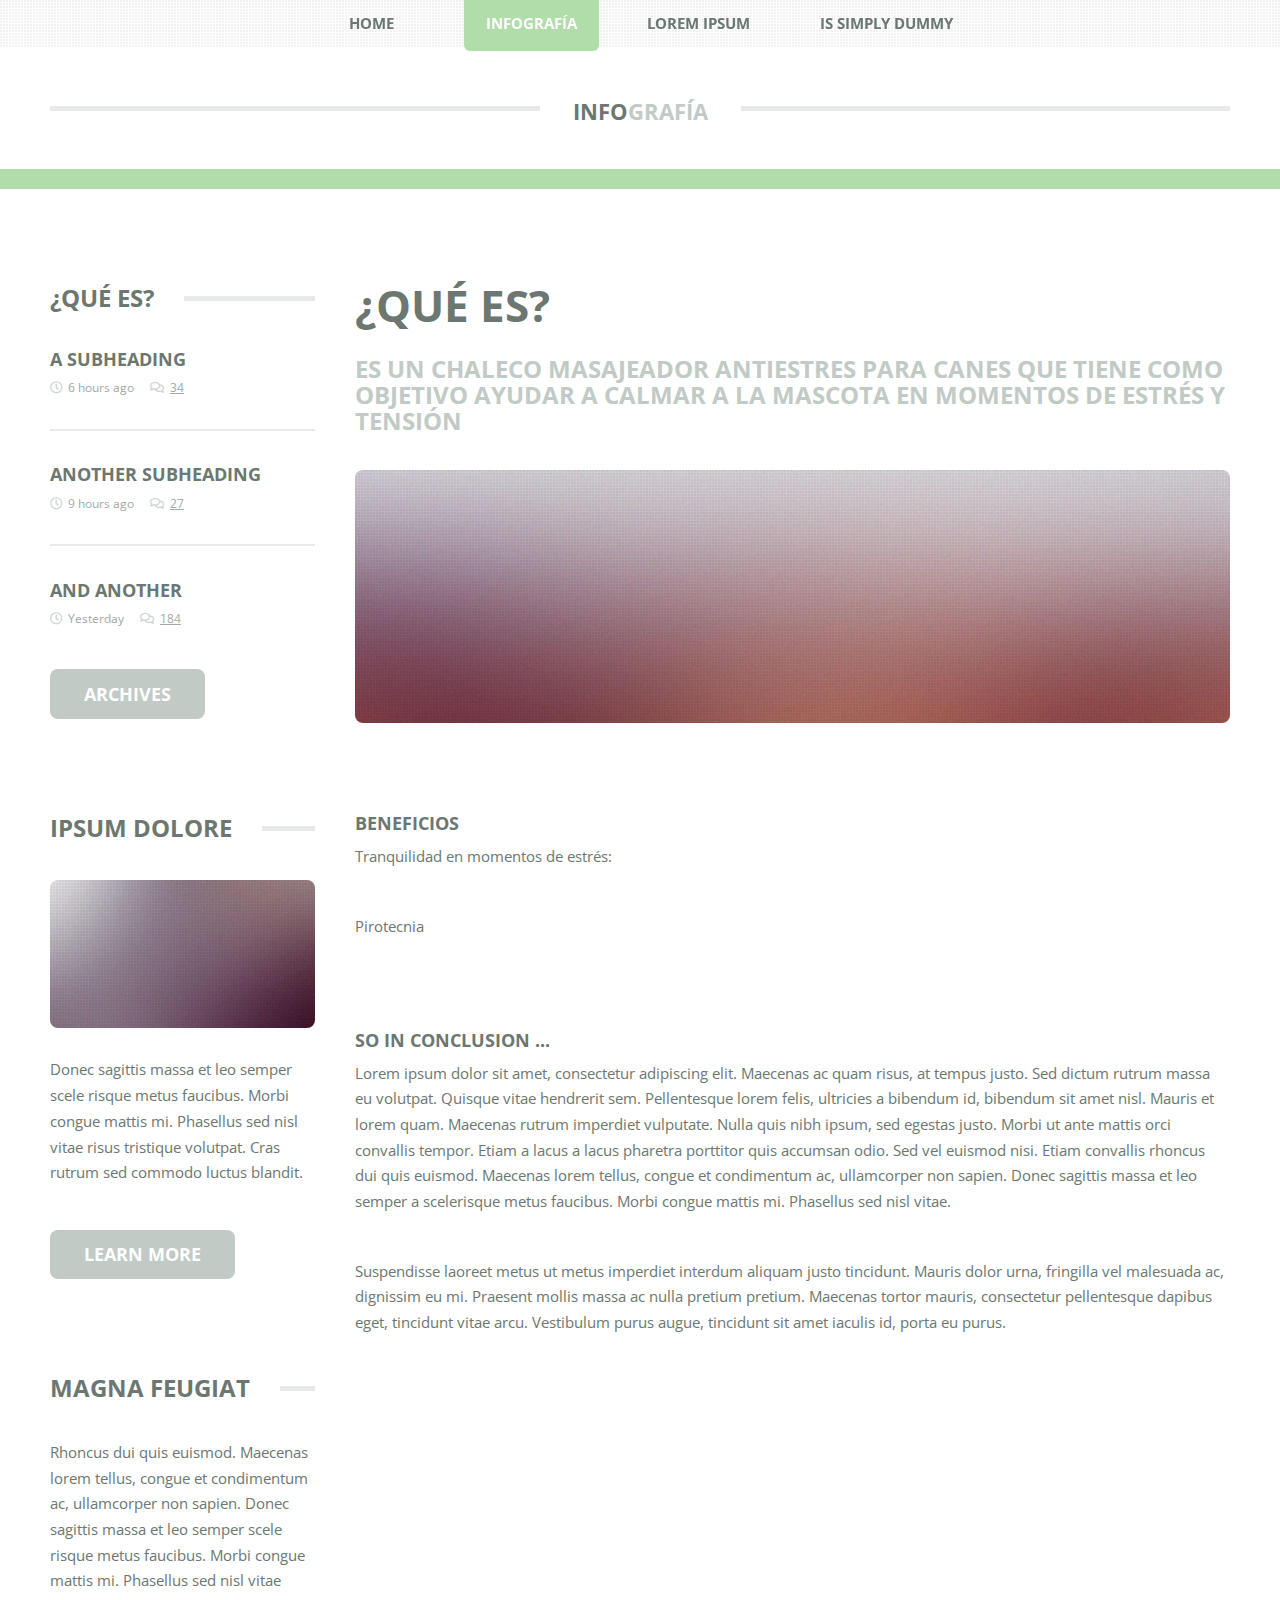
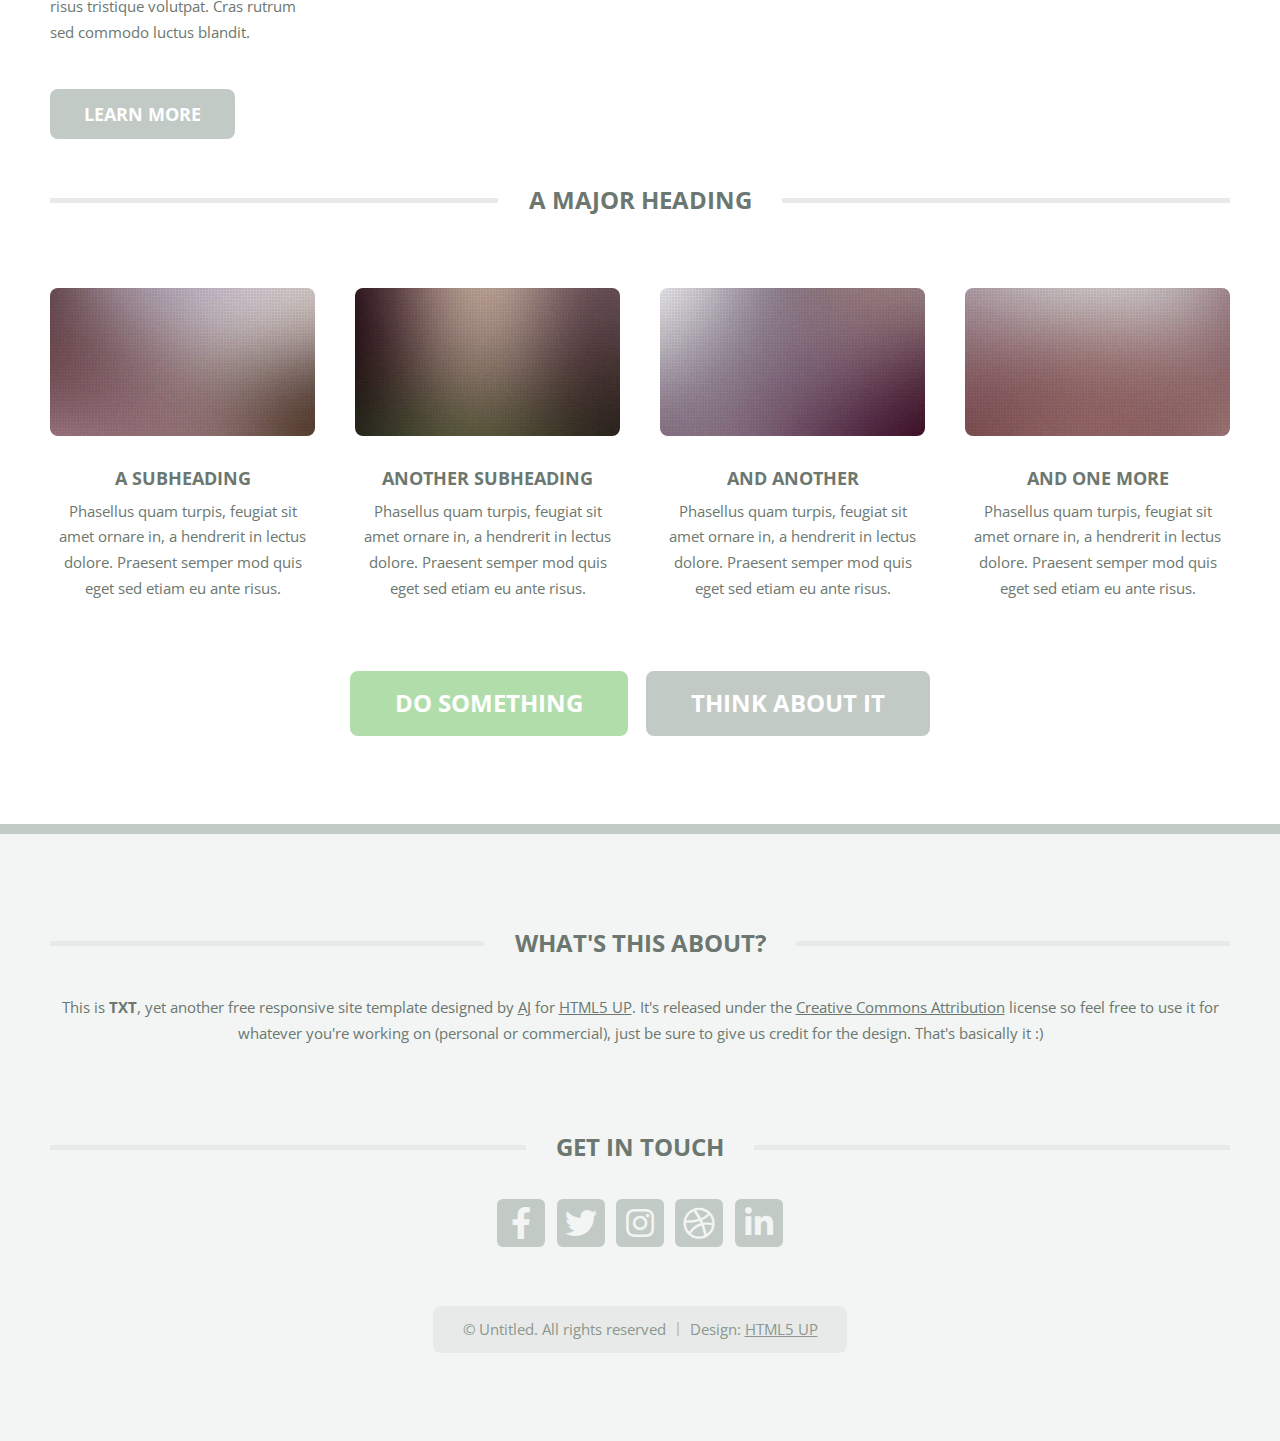
==== commit 2fc78f37: "html" ====
--- a/left-sidebar.html
+++ b/left-sidebar.html
@@ -18,8 +18,7 @@
 				<header id="header">
 					<div class="logo container">
 						<div>
-							<h1><a href="index.html" id="logo">TXT</a></h1>
-							<p>A responsive site template by HTML5 UP</p>
+							<h1><a href="index.html" id="logo">INFO</a></h1><p>GRAFÍA</p>
 						</div>
 					</div>
 				</header>
@@ -29,25 +28,9 @@
 					<ul>
 						<li><a href="index.html">Home</a></li>
 						<li>
-							<a href="#">Dropdown</a>
-							<ul>
-								<li><a href="#">Lorem ipsum dolor</a></li>
-								<li><a href="#">Magna phasellus</a></li>
-								<li>
-									<a href="#">Phasellus consequat</a>
-									<ul>
-										<li><a href="#">Lorem ipsum dolor</a></li>
-										<li><a href="#">Phasellus consequat</a></li>
-										<li><a href="#">Magna phasellus</a></li>
-										<li><a href="#">Etiam dolore nisl</a></li>
-									</ul>
-								</li>
-								<li><a href="#">Veroeros feugiat</a></li>
-							</ul>
-						</li>
-						<li class="current"><a href="left-sidebar.html">Left Sidebar</a></li>
-						<li><a href="right-sidebar.html">Right Sidebar</a></li>
-						<li><a href="no-sidebar.html">No Sidebar</a></li>
+						<li class="current"><a href="left-sidebar.html">Infografía</a></li>
+						<li><a href="right-sidebar.html">Lorem ipsum</a></li>
+						<li><a href="no-sidebar.html">is simply dummy</a></li>
 					</ul>
 				</nav>
 
@@ -62,7 +45,7 @@
 
 										<!-- Recent Posts -->
 											<section>
-												<h2 class="major"><span>Recent Posts</span></h2>
+												<h2 class="major"><span>¿Qué es?</span></h2>
 												<ul class="divided">
 													<li>
 														<article class="box post-summary">
@@ -127,49 +110,23 @@
 										<article class="box page-content">
 
 											<header>
-												<h2>Left Sidebar</h2>
-												<p>Semper amet scelerisque metus faucibus morbi congue mattis</p>
-												<ul class="meta">
-													<li class="icon fa-clock">5 days ago</li>
-													<li class="icon fa-comments"><a href="#">1,024</a></li>
+												<h2>¿Qué es?</h2>
+												<p>Es un chaleco masajeador antiestres para canes que tiene como objetivo ayudar a calmar a la mascota en momentos de estrés y tensión </p>
 												</ul>
 											</header>
 
 											<section>
 												<span class="image featured"><img src="images/pic05.jpg" alt="" /></span>
 												<p>
-													Phasellus quam turpis, feugiat sit amet ornare in, hendrerit in lectus.
-													Praesent semper mod quis eget mi. Etiam eu ante risus. Aliquam erat volutpat.
-													Aliquam luctus et mattis lectus sit amet pulvinar. Nam turpis nisi
-													consequat etiam lorem ipsum dolor sit amet nullam.
-												</p>
-											</section>
-
-											<section>
-												<h3>More intriguing information</h3>
-												<p>
-													Lorem ipsum dolor sit amet, consectetur adipiscing elit. Maecenas ac quam risus, at tempus
-													justo. Sed dictum rutrum massa eu volutpat. Quisque vitae hendrerit sem. Pellentesque lorem felis,
-													ultricies a bibendum id, bibendum sit amet nisl. Mauris et lorem quam. Maecenas rutrum imperdiet
-													vulputate. Nulla quis nibh ipsum, sed egestas justo. Morbi ut ante mattis orci convallis tempor.
-													Etiam a lacus a lacus pharetra porttitor quis accumsan odio. Sed vel euismod nisi. Etiam convallis
-													rhoncus dui quis euismod. Maecenas lorem tellus, congue et condimentum ac, ullamcorper non sapien
-													vulputate. Nulla quis nibh ipsum, sed egestas justo. Morbi ut ante mattis orci convallis tempor.
-													Etiam a lacus a lacus pharetra porttitor quis accumsan odio. Sed vel euismod nisi. Etiam convallis
-													rhoncus dui quis euismod. Maecenas lorem tellus, congue et condimentum ac, ullamcorper non sapien.
-													Donec sagittis massa et leo semper a scelerisque metus faucibus. Morbi congue mattis mi.
-													Phasellus sed nisl vitae risus tristique volutpat. Cras rutrum commodo luctus.
-												</p>
-												<p>
-													Phasellus odio risus, faucibus et viverra vitae, eleifend ac purus. Praesent mattis, enim
-													quis hendrerit porttitor, sapien tortor viverra magna, sit amet rhoncus nisl lacus nec arcu.
-													Suspendisse laoreet metus ut metus imperdiet interdum aliquam justo tincidunt. Mauris dolor urna,
-													fringilla vel malesuada ac, dignissim eu mi. Praesent mollis massa ac nulla pretium pretium.
-													Etiam a lacus a lacus pharetra porttitor quis accumsan odio. Sed vel euismod nisi. Etiam convallis
-													rhoncus dui quis euismod. Maecenas lorem tellus, congue et condimentum ac, ullamcorper non sapien.
-													Donec sagittis massa et leo semper a scelerisque metus faucibus. Morbi congue mattis mi.
-													Maecenas tortor mauris, consectetur pellentesque dapibus eget, tincidunt vitae arcu.
-													Vestibulum purus augue, tincidunt sit amet iaculis id, porta eu purus.
+											</section>
+
+											<section>
+												<h3>Beneficios</h3>
+												<p>
+													Tranquilidad en momentos de estrés:
+												</p>
+												<p>
+													 Pirotecnia
 												</p>
 											</section>
 
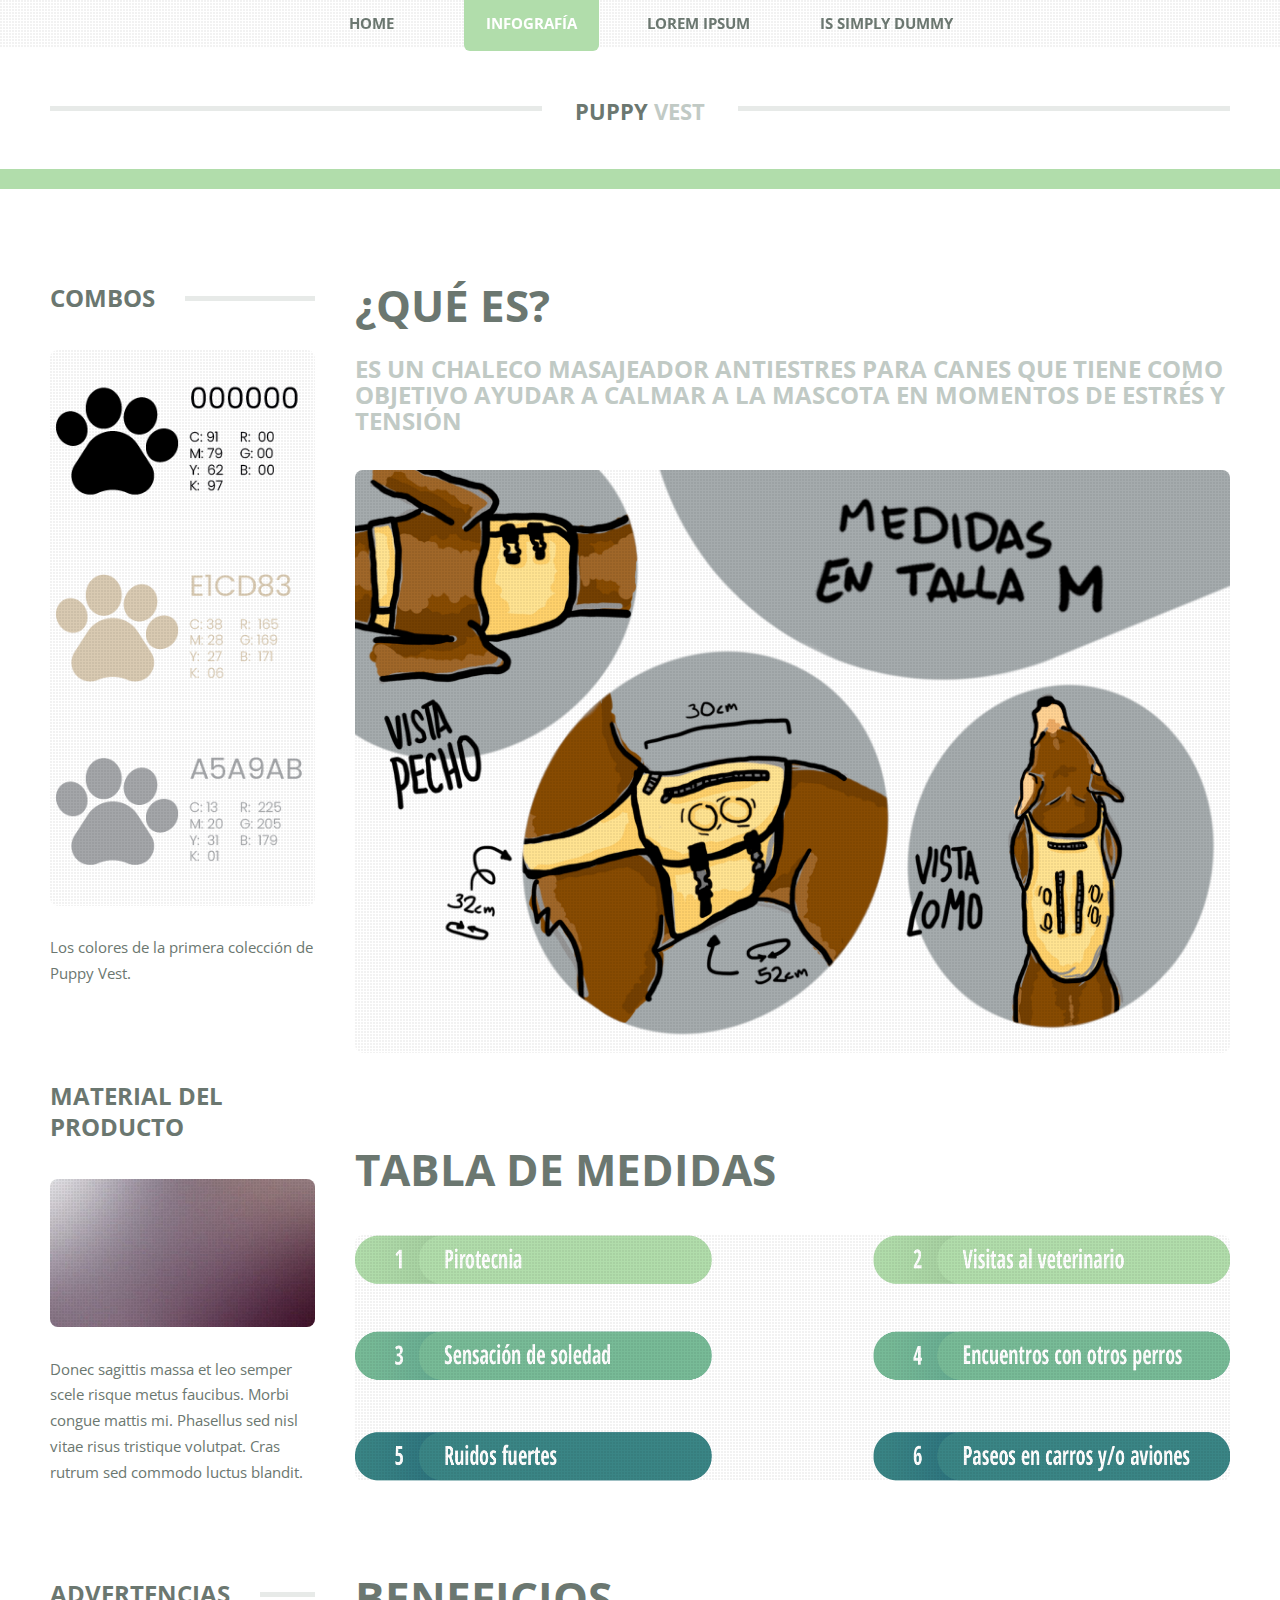
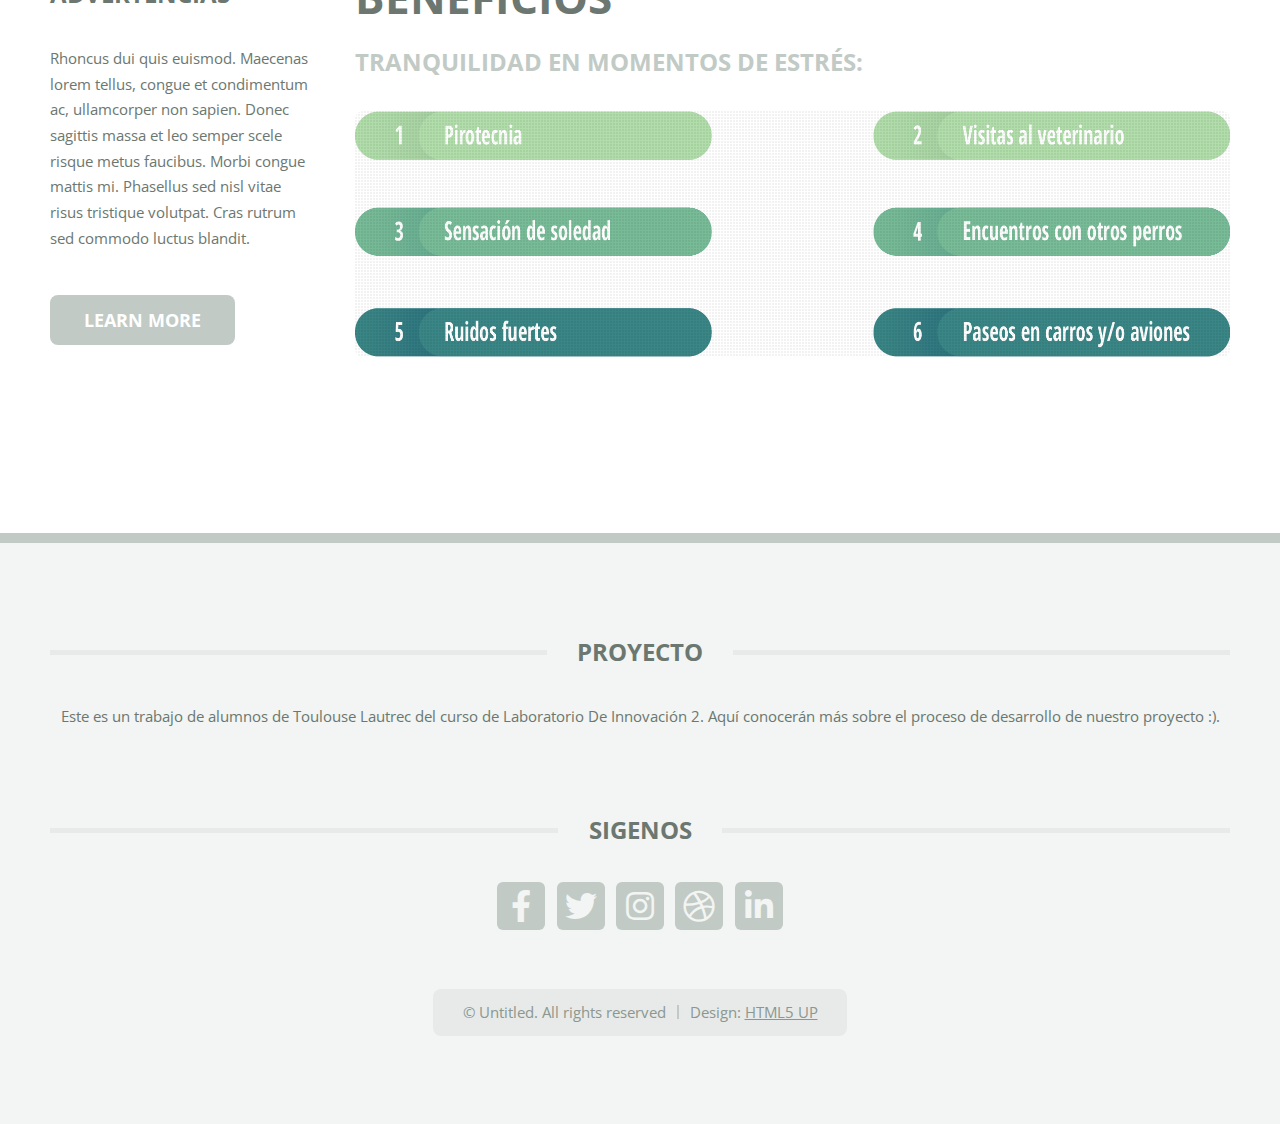
==== commit c523167c: "html" ====
--- a/left-sidebar.html
+++ b/left-sidebar.html
@@ -18,7 +18,8 @@
 				<header id="header">
 					<div class="logo container">
 						<div>
-							<h1><a href="index.html" id="logo">INFO</a></h1><p>GRAFÍA</p>
+							<h1><a href="index.html" id="logo">Puppy</a></h1>
+							<p>Vest</p>
 						</div>
 					</div>
 				</header>
@@ -43,55 +44,28 @@
 
 									<!-- Sidebar -->
 
-										<!-- Recent Posts -->
-											<section>
-												<h2 class="major"><span>¿Qué es?</span></h2>
-												<ul class="divided">
-													<li>
-														<article class="box post-summary">
-															<h3><a href="#">A Subheading</a></h3>
-															<ul class="meta">
-																<li class="icon fa-clock">6 hours ago</li>
-																<li class="icon fa-comments"><a href="#">34</a></li>
-															</ul>
-														</article>
-													</li>
-													<li>
-														<article class="box post-summary">
-															<h3><a href="#">Another Subheading</a></h3>
-															<ul class="meta">
-																<li class="icon fa-clock">9 hours ago</li>
-																<li class="icon fa-comments"><a href="#">27</a></li>
-															</ul>
-														</article>
-													</li>
-													<li>
-														<article class="box post-summary">
-															<h3><a href="#">And Another</a></h3>
-															<ul class="meta">
-																<li class="icon fa-clock">Yesterday</li>
-																<li class="icon fa-comments"><a href="#">184</a></li>
-															</ul>
-														</article>
-													</li>
-												</ul>
-												<a href="#" class="button alt">Archives</a>
-											</section>
+										<!-- Something -->
+										<section>
+											<h2 class="major"><span>Combos</span></h2>
+											<a href="#" class="image featured"><img src="images/pic06.png" alt="" /></a>
+											<p>
+												Los colores de la primera colección de Puppy Vest.
+											</p>
+										</section>
 
 										<!-- Something -->
 											<section>
-												<h2 class="major"><span>Ipsum Dolore</span></h2>
+												<h2 class="major"><span>Material del Producto</span></h2>
 												<a href="#" class="image featured"><img src="images/pic03.jpg" alt="" /></a>
 												<p>
 													Donec sagittis massa et leo semper scele risque metus faucibus. Morbi congue mattis mi.
 													Phasellus sed nisl vitae risus tristique volutpat. Cras rutrum sed commodo luctus blandit.
 												</p>
-												<a href="#" class="button alt">Learn more</a>
 											</section>
 
 										<!-- Something -->
 											<section>
-												<h2 class="major"><span>Magna Feugiat</span></h2>
+												<h2 class="major"><span>Advertencias</span></h2>
 												<p>
 													Rhoncus dui quis euismod. Maecenas lorem tellus, congue et condimentum ac, ullamcorper non sapien.
 													Donec sagittis massa et leo semper scele risque metus faucibus. Morbi congue mattis mi.
@@ -116,107 +90,36 @@
 											</header>
 
 											<section>
-												<span class="image featured"><img src="images/pic05.jpg" alt="" /></span>
+												<span class="image featured"><img src="images/boceto.png" alt="" /></span>
 												<p>
 											</section>
 
+											<header>
+												<h2>Tabla de medidas</h2>
+												</p>
+												</ul>
+											</header>
+											
 											<section>
-												<h3>Beneficios</h3>
+												<span class="image featured"><img src="images/pic05.png" alt="" /></span>
 												<p>
-													Tranquilidad en momentos de estrés:
-												</p>
+											</section>
+
+											<header>
+												<h2>Beneficios</h2>
+												<p>Tranquilidad en momentos de estrés: </p>
+												</ul>
+											</header>
+											
+											<section>
+												<span class="image featured"><img src="images/pic05.png" alt="" /></span>
 												<p>
-													 Pirotecnia
+											</section>
+
 												</p>
 											</section>
 
 											<section>
-												<h3>So in conclusion ...</h3>
-												<p>
-													Lorem ipsum dolor sit amet, consectetur adipiscing elit. Maecenas ac quam risus, at tempus
-													justo. Sed dictum rutrum massa eu volutpat. Quisque vitae hendrerit sem. Pellentesque lorem felis,
-													ultricies a bibendum id, bibendum sit amet nisl. Mauris et lorem quam. Maecenas rutrum imperdiet
-													vulputate. Nulla quis nibh ipsum, sed egestas justo. Morbi ut ante mattis orci convallis tempor.
-													Etiam a lacus a lacus pharetra porttitor quis accumsan odio. Sed vel euismod nisi. Etiam convallis
-													rhoncus dui quis euismod. Maecenas lorem tellus, congue et condimentum ac, ullamcorper non sapien.
-													Donec sagittis massa et leo semper a scelerisque metus faucibus. Morbi congue mattis mi.
-													Phasellus sed nisl vitae.
-												</p>
-												<p>
-													Suspendisse laoreet metus ut metus imperdiet interdum aliquam justo tincidunt. Mauris dolor urna,
-													fringilla vel malesuada ac, dignissim eu mi. Praesent mollis massa ac nulla pretium pretium.
-													Maecenas tortor mauris, consectetur pellentesque dapibus eget, tincidunt vitae arcu.
-													Vestibulum purus augue, tincidunt sit amet iaculis id, porta eu purus.
-												</p>
-											</section>
-
-										</article>
-
-								</div>
-							</div>
-							<div class="col-12">
-
-								<!-- Features -->
-									<section class="box features">
-										<h2 class="major"><span>A Major Heading</span></h2>
-										<div>
-											<div class="row">
-												<div class="col-3 col-6-medium col-12-small">
-
-													<!-- Feature -->
-														<section class="box feature">
-															<a href="#" class="image featured"><img src="images/pic01.jpg" alt="" /></a>
-															<h3><a href="#">A Subheading</a></h3>
-															<p>
-																Phasellus quam turpis, feugiat sit amet ornare in, a hendrerit in
-																lectus dolore. Praesent semper mod quis eget sed etiam eu ante risus.
-															</p>
-														</section>
-
-												</div>
-												<div class="col-3 col-6-medium col-12-small">
-
-													<!-- Feature -->
-														<section class="box feature">
-															<a href="#" class="image featured"><img src="images/pic02.jpg" alt="" /></a>
-															<h3><a href="#">Another Subheading</a></h3>
-															<p>
-																Phasellus quam turpis, feugiat sit amet ornare in, a hendrerit in
-																lectus dolore. Praesent semper mod quis eget sed etiam eu ante risus.
-															</p>
-														</section>
-
-												</div>
-												<div class="col-3 col-6-medium col-12-small">
-
-													<!-- Feature -->
-														<section class="box feature">
-															<a href="#" class="image featured"><img src="images/pic03.jpg" alt="" /></a>
-															<h3><a href="#">And Another</a></h3>
-															<p>
-																Phasellus quam turpis, feugiat sit amet ornare in, a hendrerit in
-																lectus dolore. Praesent semper mod quis eget sed etiam eu ante risus.
-															</p>
-														</section>
-
-												</div>
-												<div class="col-3 col-6-medium col-12-small">
-
-													<!-- Feature -->
-														<section class="box feature">
-															<a href="#" class="image featured"><img src="images/pic04.jpg" alt="" /></a>
-															<h3><a href="#">And One More</a></h3>
-															<p>
-																Phasellus quam turpis, feugiat sit amet ornare in, a hendrerit in
-																lectus dolore. Praesent semper mod quis eget sed etiam eu ante risus.
-															</p>
-														</section>
-
-												</div>
-												<div class="col-12">
-													<ul class="actions">
-														<li><a href="#" class="button large">Do Something</a></li>
-														<li><a href="#" class="button alt large">Think About It</a></li>
 													</ul>
 												</div>
 											</div>
@@ -236,13 +139,9 @@
 
 								<!-- About -->
 									<section>
-										<h2 class="major"><span>What's this about?</span></h2>
+										<h2 class="major"><span>Proyecto</span></h2>
 										<p>
-											This is <strong>TXT</strong>, yet another free responsive site template designed by
-											<a href="http://twitter.com/ajlkn">AJ</a> for <a href="http://html5up.net">HTML5 UP</a>. It's released under the
-											<a href="http://html5up.net/license/">Creative Commons Attribution</a> license so feel free to use it for
-											whatever you're working on (personal or commercial), just be sure to give us credit for the design.
-											That's basically it :)
+											Este es un trabajo de alumnos de Toulouse Lautrec del curso de Laboratorio De Innovación 2. Aquí conocerán más sobre el proceso de desarrollo de nuestro proyecto :).
 										</p>
 									</section>
 
@@ -251,7 +150,7 @@
 
 								<!-- Contact -->
 									<section>
-										<h2 class="major"><span>Get in touch</span></h2>
+										<h2 class="major"><span>Sigenos</span></h2>
 										<ul class="contact">
 											<li><a class="icon brands fa-facebook-f" href="#"><span class="label">Facebook</span></a></li>
 											<li><a class="icon brands fa-twitter" href="#"><span class="label">Twitter</span></a></li>
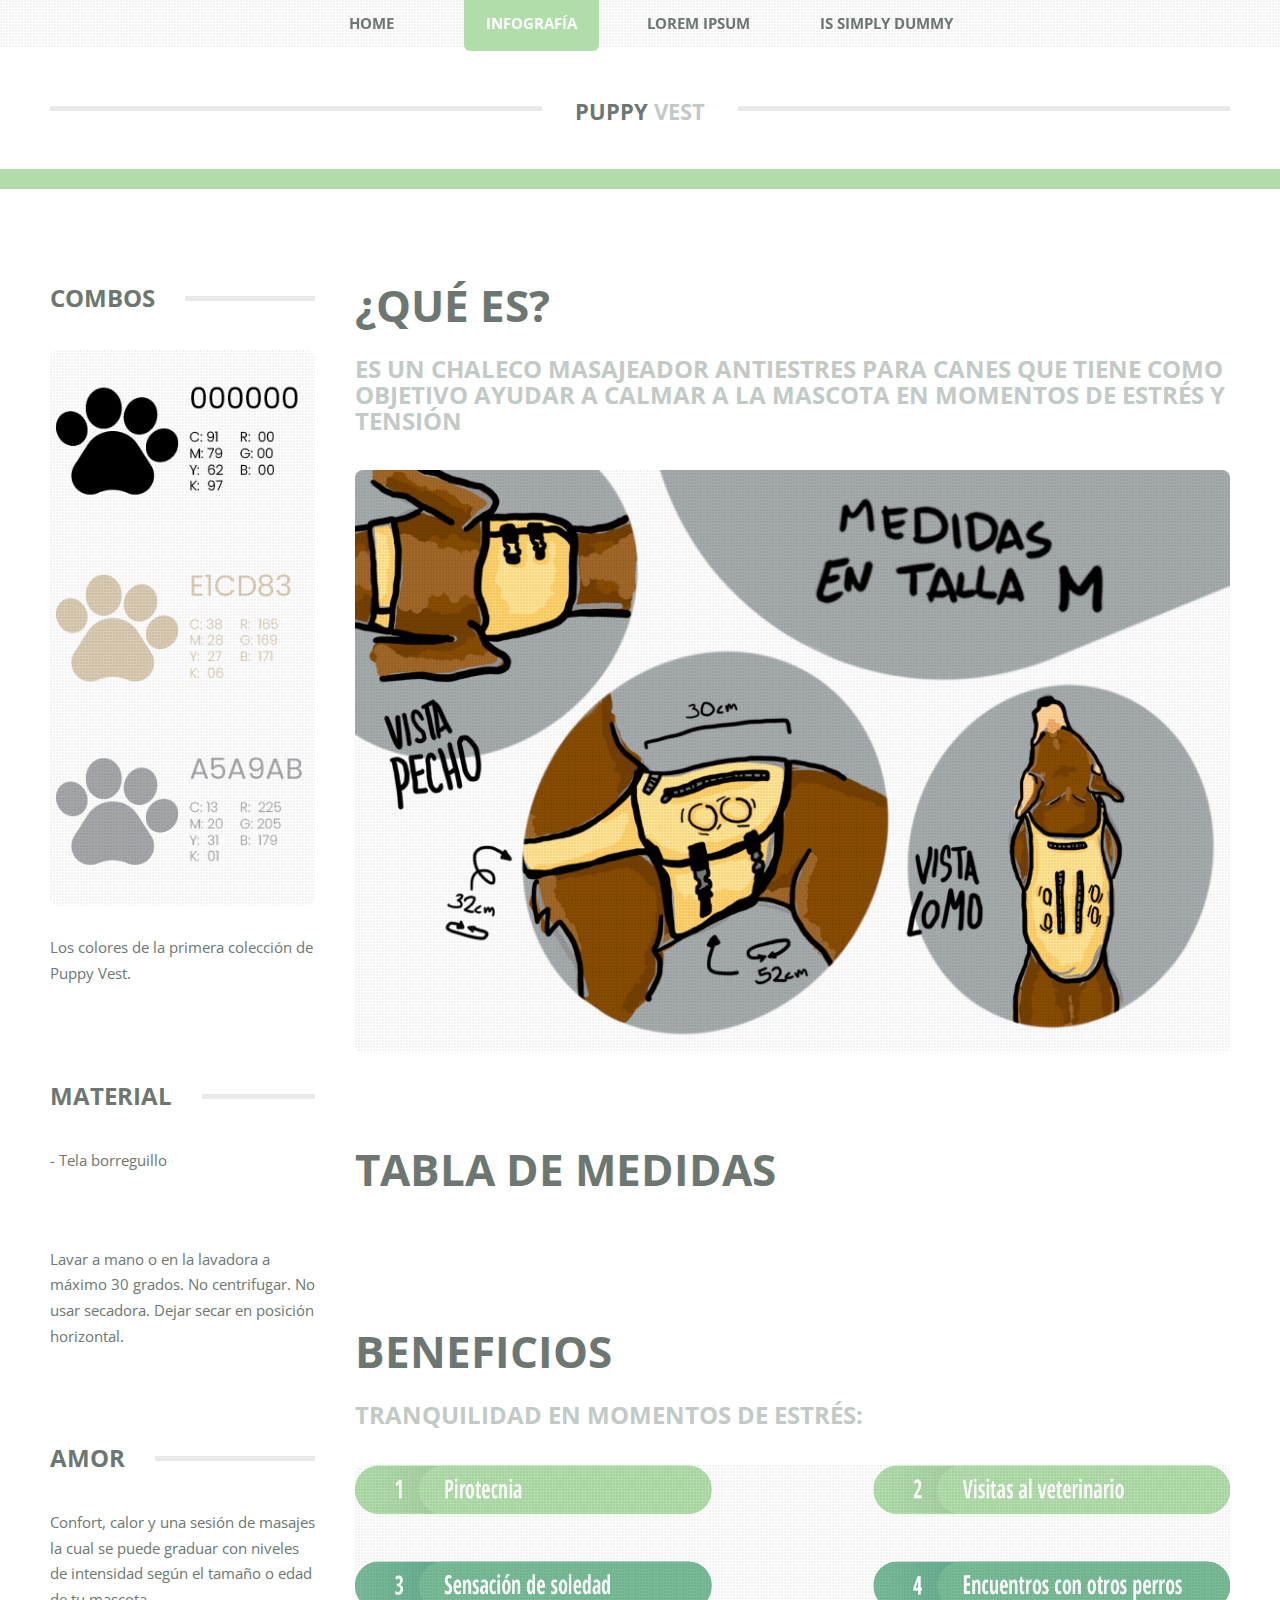
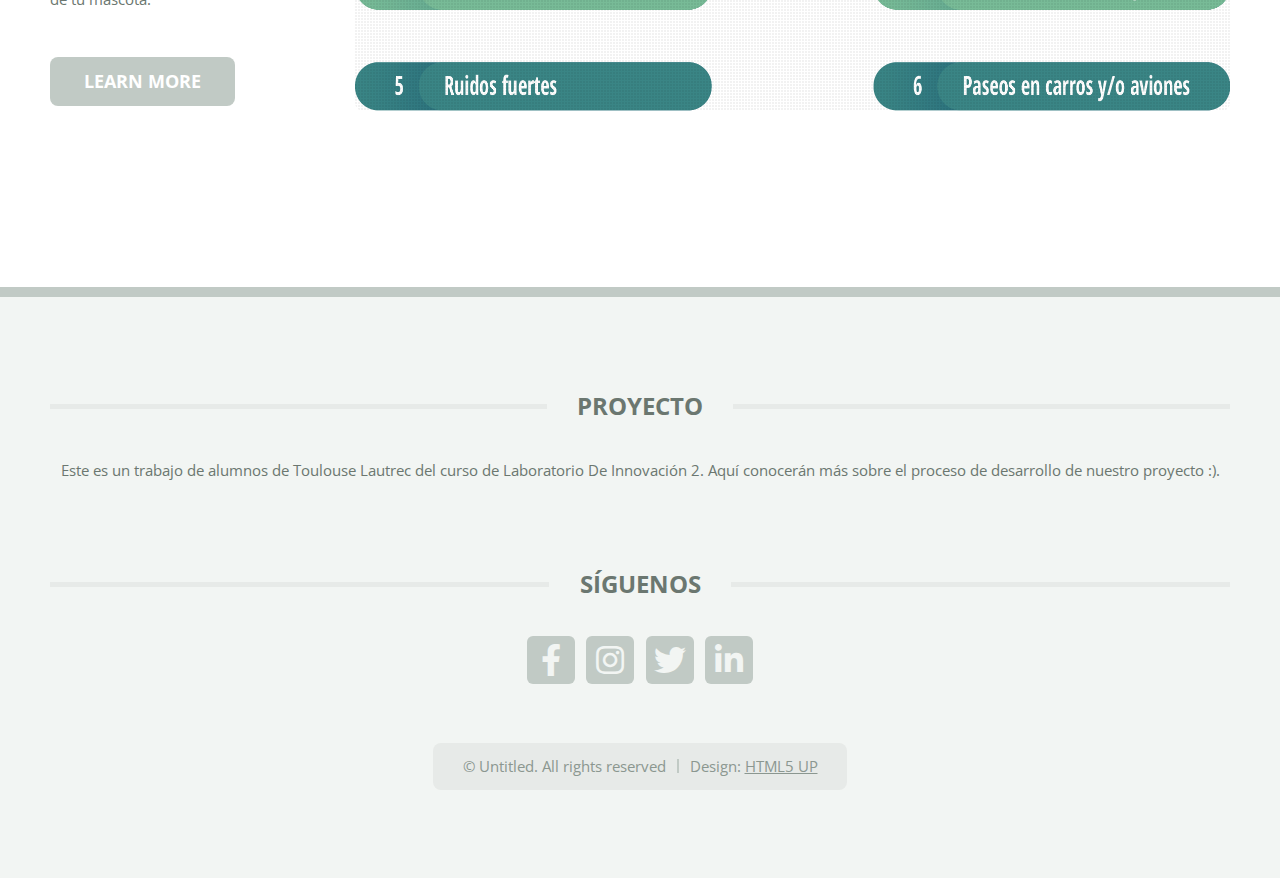
==== commit 3beae96c: "html" ====
--- a/left-sidebar.html
+++ b/left-sidebar.html
@@ -45,31 +45,34 @@
 									<!-- Sidebar -->
 
 										<!-- Something -->
-										<section>
-											<h2 class="major"><span>Combos</span></h2>
-											<a href="#" class="image featured"><img src="images/pic06.png" alt="" /></a>
-											<p>
+											<section>
+												<h2 class="major"><span>Combos</span></h2>
+												<a href="#" class="image featured"><img src="images/pic06.png" alt="" /></a>
+												<p>
 												Los colores de la primera colección de Puppy Vest.
-											</p>
-										</section>
+												</p>
 
-										<!-- Something -->
-											<section>
-												<h2 class="major"><span>Material del Producto</span></h2>
-												<a href="#" class="image featured"><img src="images/pic03.jpg" alt="" /></a>
-												<p>
-													Donec sagittis massa et leo semper scele risque metus faucibus. Morbi congue mattis mi.
-													Phasellus sed nisl vitae risus tristique volutpat. Cras rutrum sed commodo luctus blandit.
-												</p>
 											</section>
 
 										<!-- Something -->
 											<section>
-												<h2 class="major"><span>Advertencias</span></h2>
+												<h2 class="major"><span>Material</span></h2>
 												<p>
-													Rhoncus dui quis euismod. Maecenas lorem tellus, congue et condimentum ac, ullamcorper non sapien.
-													Donec sagittis massa et leo semper scele risque metus faucibus. Morbi congue mattis mi.
-													Phasellus sed nisl vitae risus tristique volutpat. Cras rutrum sed commodo luctus blandit.
+												- Tela borreguillo
+												</p>
+												<a href="#" class="image featured"><img src="images/pic08.png" alt="" /></a>
+												<p>
+												Lavar a mano o en la lavadora  a máximo 30 grados. No centrifugar. No usar secadora. Dejar secar en posición horizontal.
+
+												</p>
+											
+											</section>
+
+										<!-- Something -->
+											<section>
+												<h2 class="major"><span>Amor</span></h2>
+												<p>
+												Confort, calor y una sesión de masajes la cual se puede graduar con niveles de intensidad según el tamaño o edad de tu mascota.
 												</p>
 												<a href="#" class="button alt">Learn more</a>
 											</section>
@@ -101,7 +104,7 @@
 											</header>
 											
 											<section>
-												<span class="image featured"><img src="images/pic05.png" alt="" /></span>
+												<span class="image featured"><img src="images/pic07.png" alt="" /></span>
 												<p>
 											</section>
 
@@ -150,12 +153,11 @@
 
 								<!-- Contact -->
 									<section>
-										<h2 class="major"><span>Sigenos</span></h2>
+										<h2 class="major"><span>SÍGUENOS</span></h2>
 										<ul class="contact">
 											<li><a class="icon brands fa-facebook-f" href="#"><span class="label">Facebook</span></a></li>
+											<li><a class="icon brands fa-instagram" href="#"><span class="label">Instagram</span></a></li>
 											<li><a class="icon brands fa-twitter" href="#"><span class="label">Twitter</span></a></li>
-											<li><a class="icon brands fa-instagram" href="#"><span class="label">Instagram</span></a></li>
-											<li><a class="icon brands fa-dribbble" href="#"><span class="label">Dribbble</span></a></li>
 											<li><a class="icon brands fa-linkedin-in" href="#"><span class="label">LinkedIn</span></a></li>
 										</ul>
 									</section>
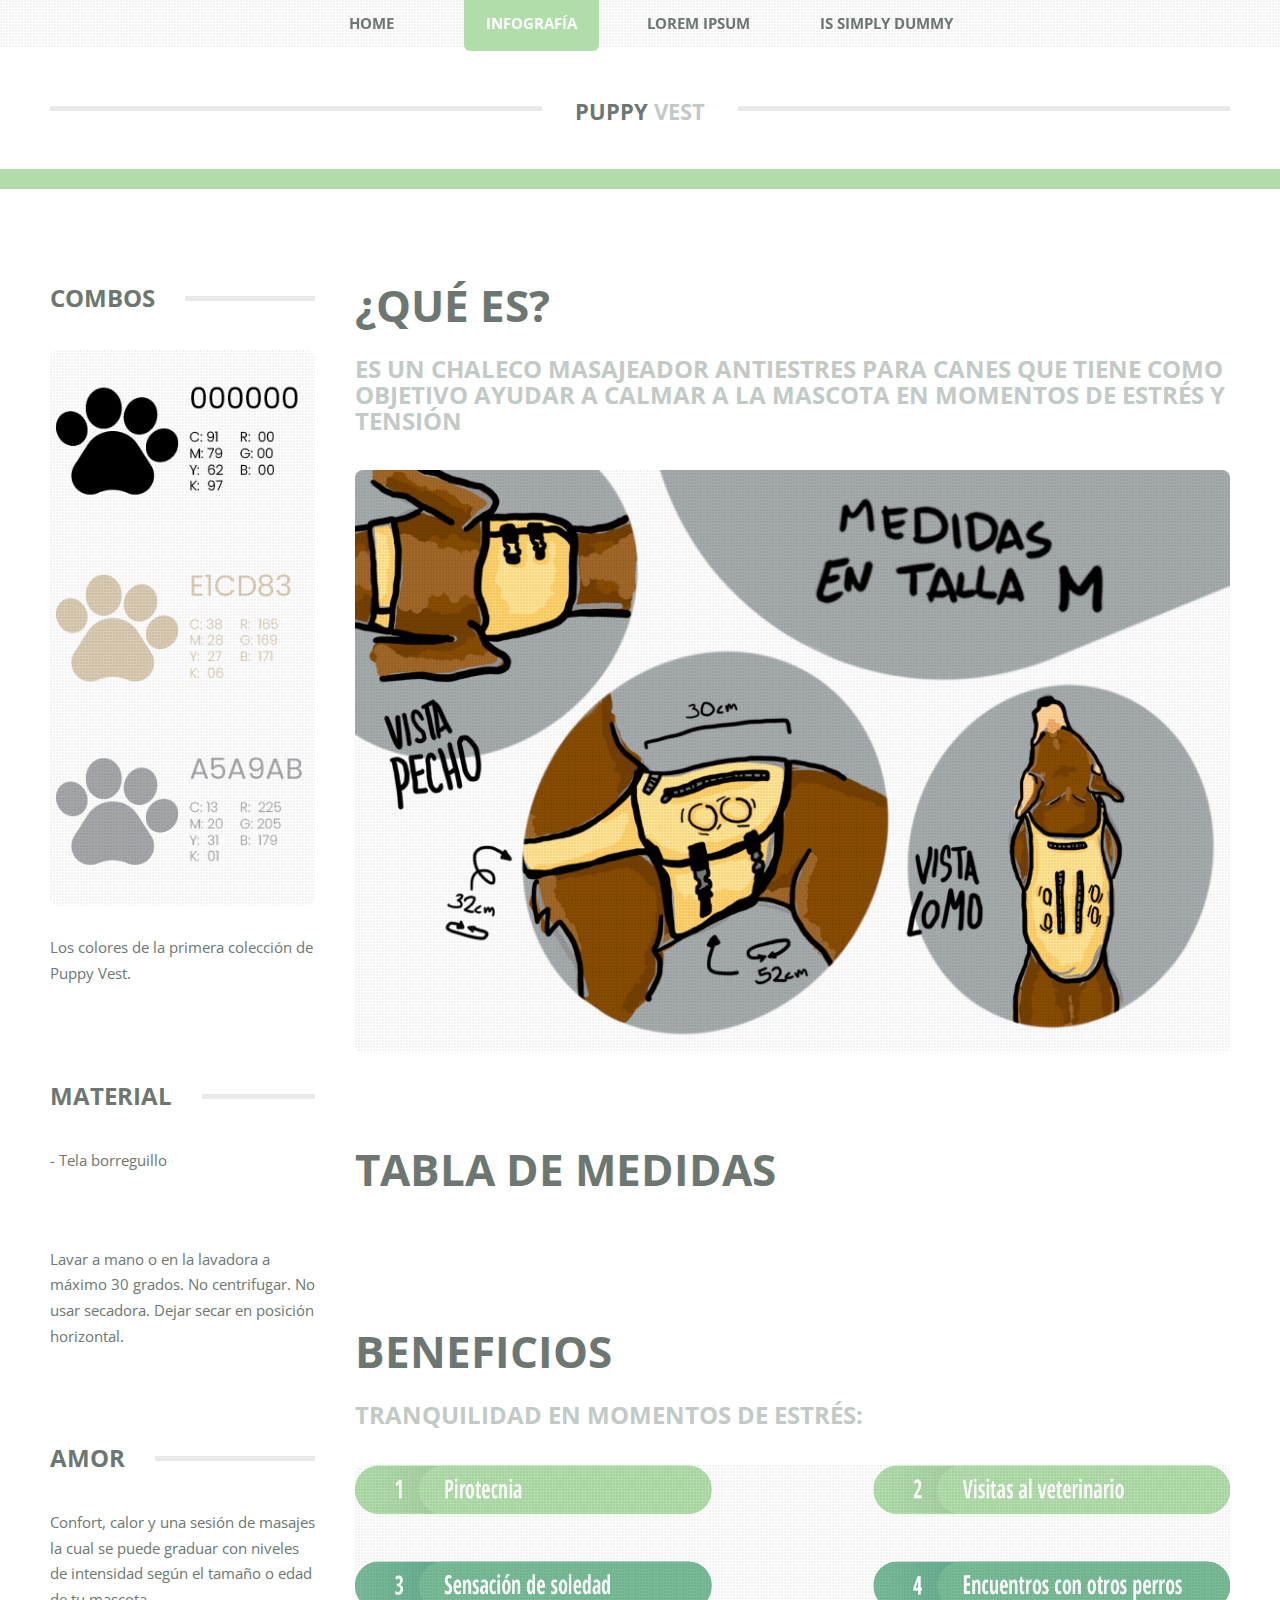
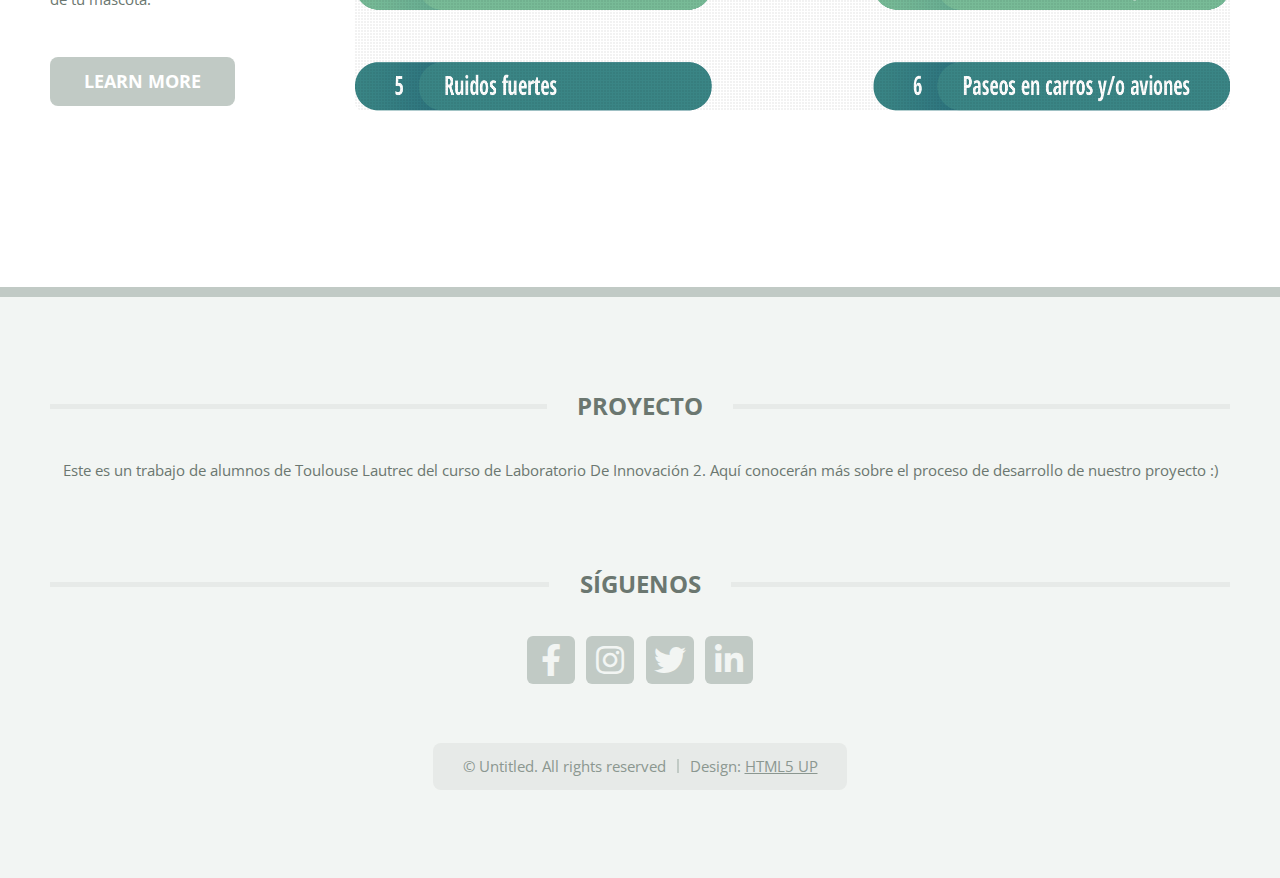
==== commit 4922f7da: "html" ====
--- a/left-sidebar.html
+++ b/left-sidebar.html
@@ -144,7 +144,7 @@
 									<section>
 										<h2 class="major"><span>Proyecto</span></h2>
 										<p>
-											Este es un trabajo de alumnos de Toulouse Lautrec del curso de Laboratorio De Innovación 2. Aquí conocerán más sobre el proceso de desarrollo de nuestro proyecto :).
+											Este es un trabajo de alumnos de Toulouse Lautrec del curso de Laboratorio De Innovación 2. Aquí conocerán más sobre el proceso de desarrollo de nuestro proyecto :)
 										</p>
 									</section>
 
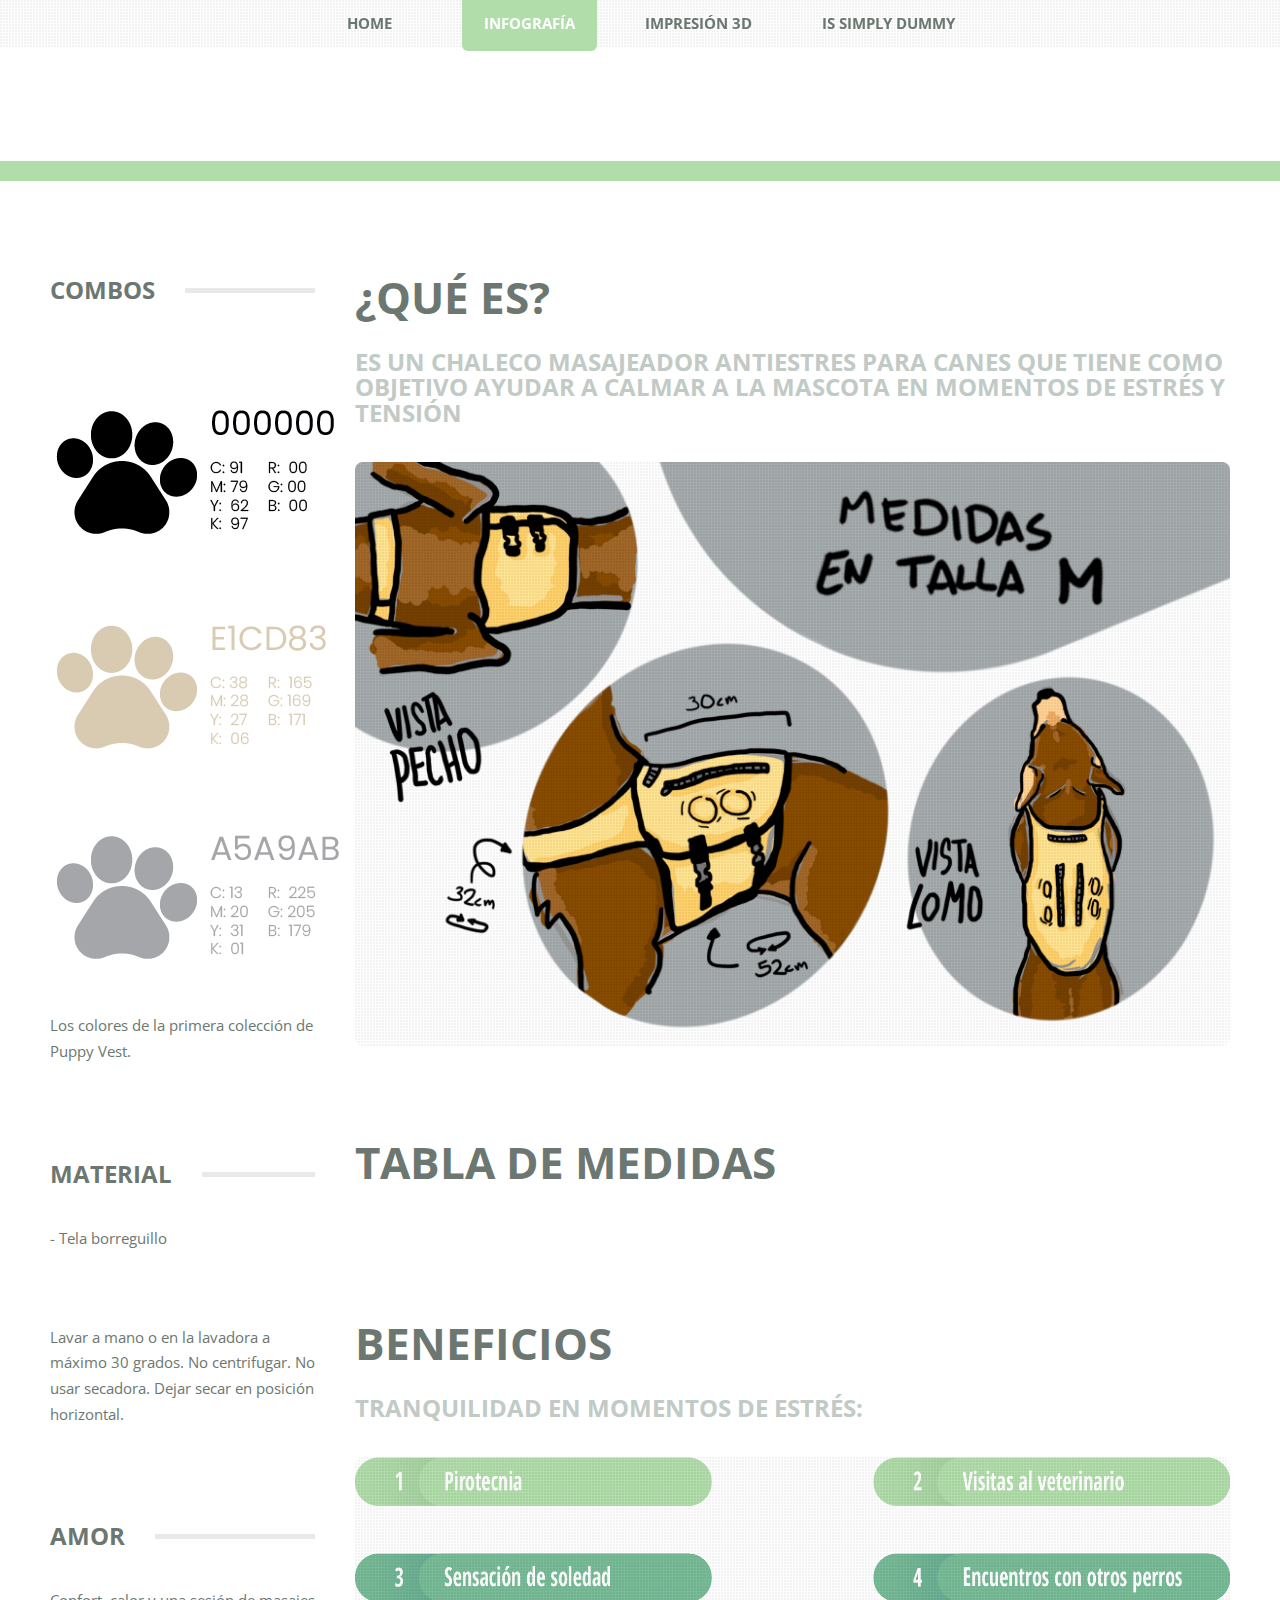
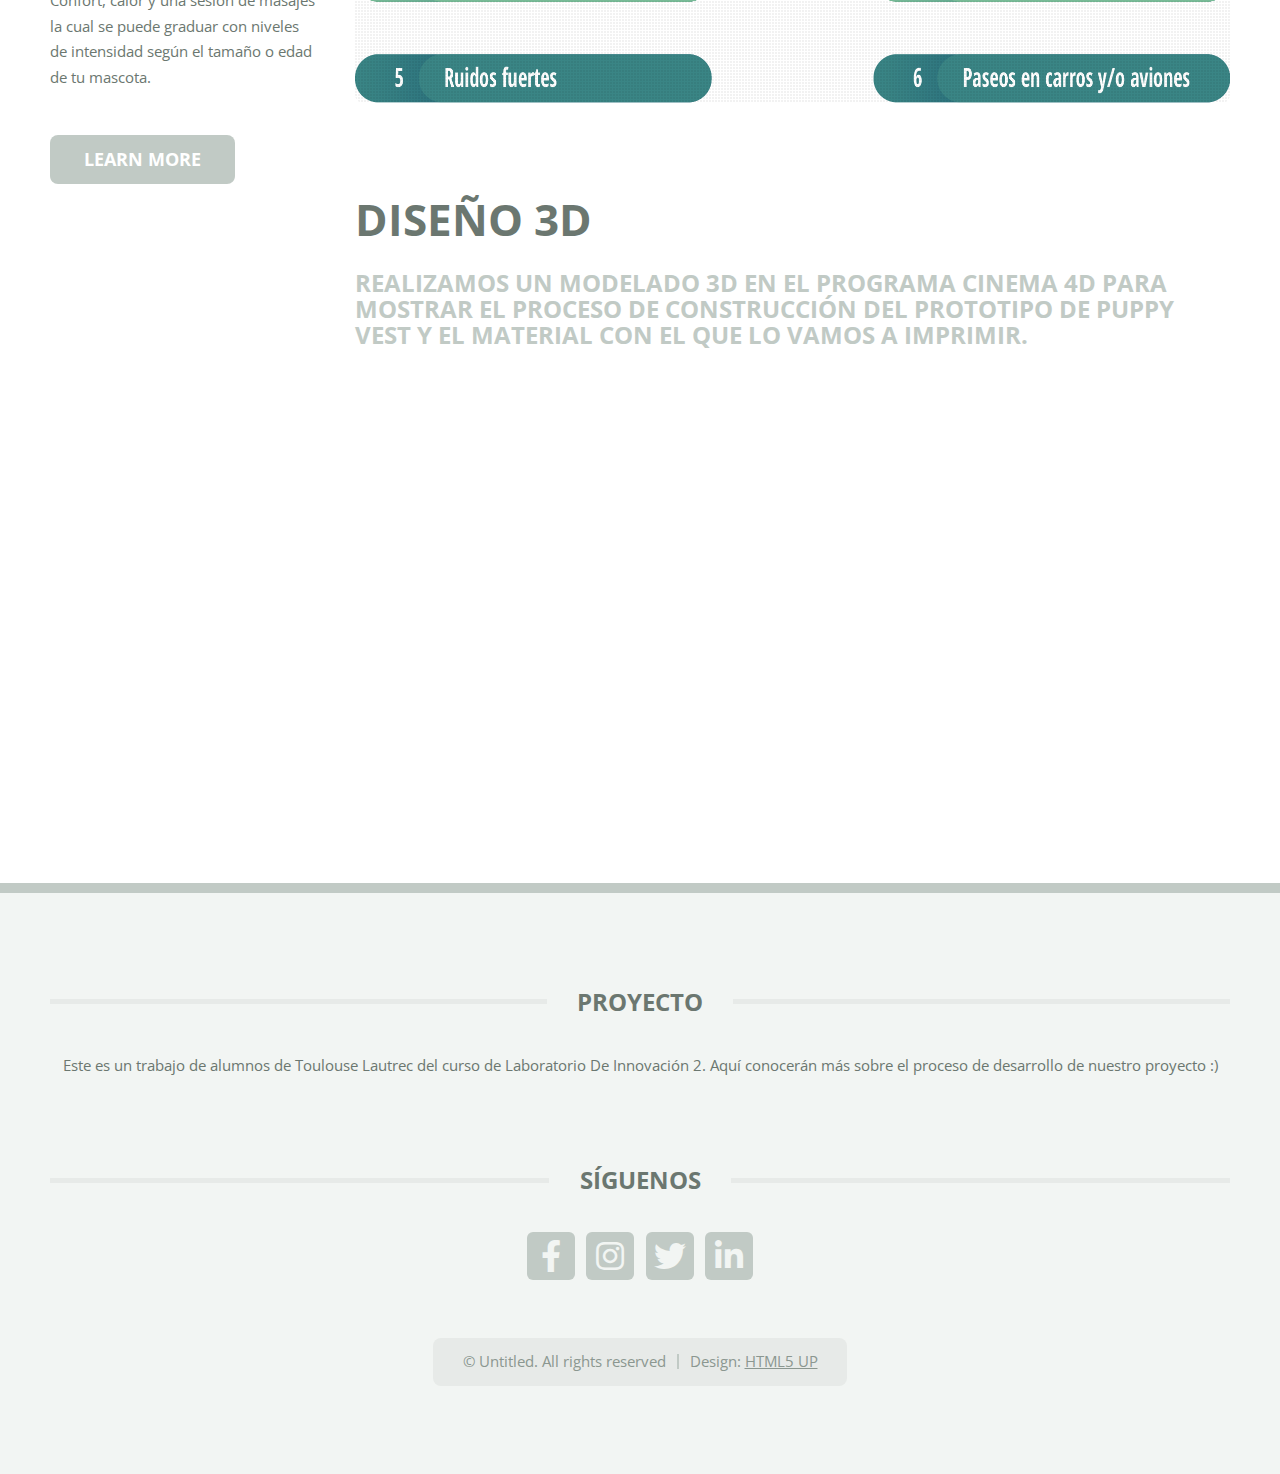
==== commit dd4ca17f: "html" ====
--- a/left-sidebar.html
+++ b/left-sidebar.html
@@ -16,11 +16,9 @@
 
 			<!-- Header -->
 				<header id="header">
-					<div class="logo container">
+					<div class="text-center my-5">
+						<img class="img-fluid rounded-circle mb-4"><img src="images/logotipo.png" alt="" /></a>
 						<div>
-							<h1><a href="index.html" id="logo">Puppy</a></h1>
-							<p>Vest</p>
-						</div>
 					</div>
 				</header>
 
@@ -30,7 +28,7 @@
 						<li><a href="index.html">Home</a></li>
 						<li>
 						<li class="current"><a href="left-sidebar.html">Infografía</a></li>
-						<li><a href="right-sidebar.html">Lorem ipsum</a></li>
+						<li><a href="right-sidebar.html">Impresión 3D</a></li>
 						<li><a href="no-sidebar.html">is simply dummy</a></li>
 					</ul>
 				</nav>
@@ -47,7 +45,7 @@
 										<!-- Something -->
 											<section>
 												<h2 class="major"><span>Combos</span></h2>
-												<a href="#" class="image featured"><img src="images/pic06.png" alt="" /></a>
+												<img class="img-fluid rounded-box mb-4"><img src="images/pic06.png" alt="" /></a>
 												<p>
 												Los colores de la primera colección de Puppy Vest.
 												</p>
@@ -116,6 +114,17 @@
 											
 											<section>
 												<span class="image featured"><img src="images/pic05.png" alt="" /></span>
+												<p>
+											</section>
+
+											<header>
+												<h2>Diseño 3D</h2>
+												<p>Realizamos un modelado 3D en el programa Cinema 4D para mostrar el proceso de construcción del prototipo de Puppy vest y el material con el que lo vamos a imprimir.</p>
+												</ul>
+											</header>
+											
+											<section>
+												<iframe width="560" height="315" src="https://www.youtube.com/embed/nohlly2Y9sY" title="YouTube video player" frameborder="0" allow="accelerometer; autoplay; clipboard-write; encrypted-media; gyroscope; picture-in-picture" allowfullscreen></iframe>
 												<p>
 											</section>
 
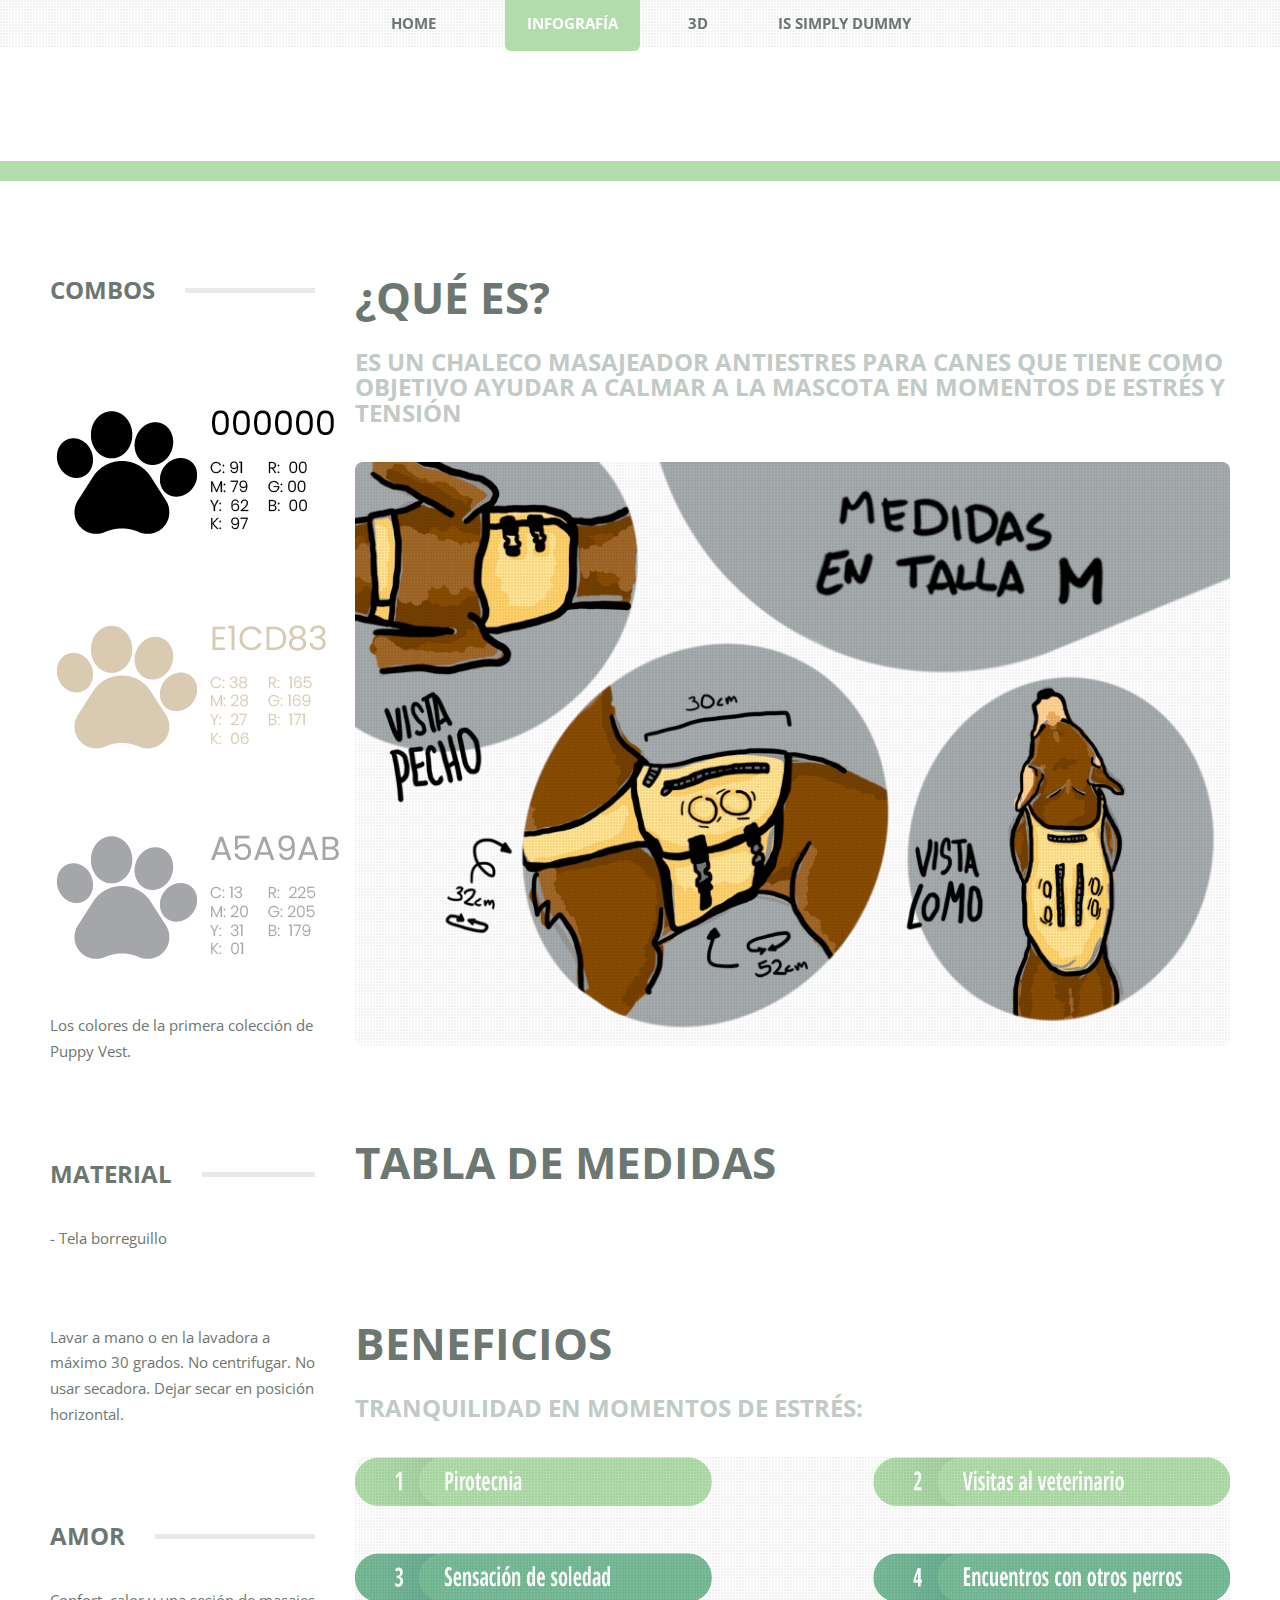
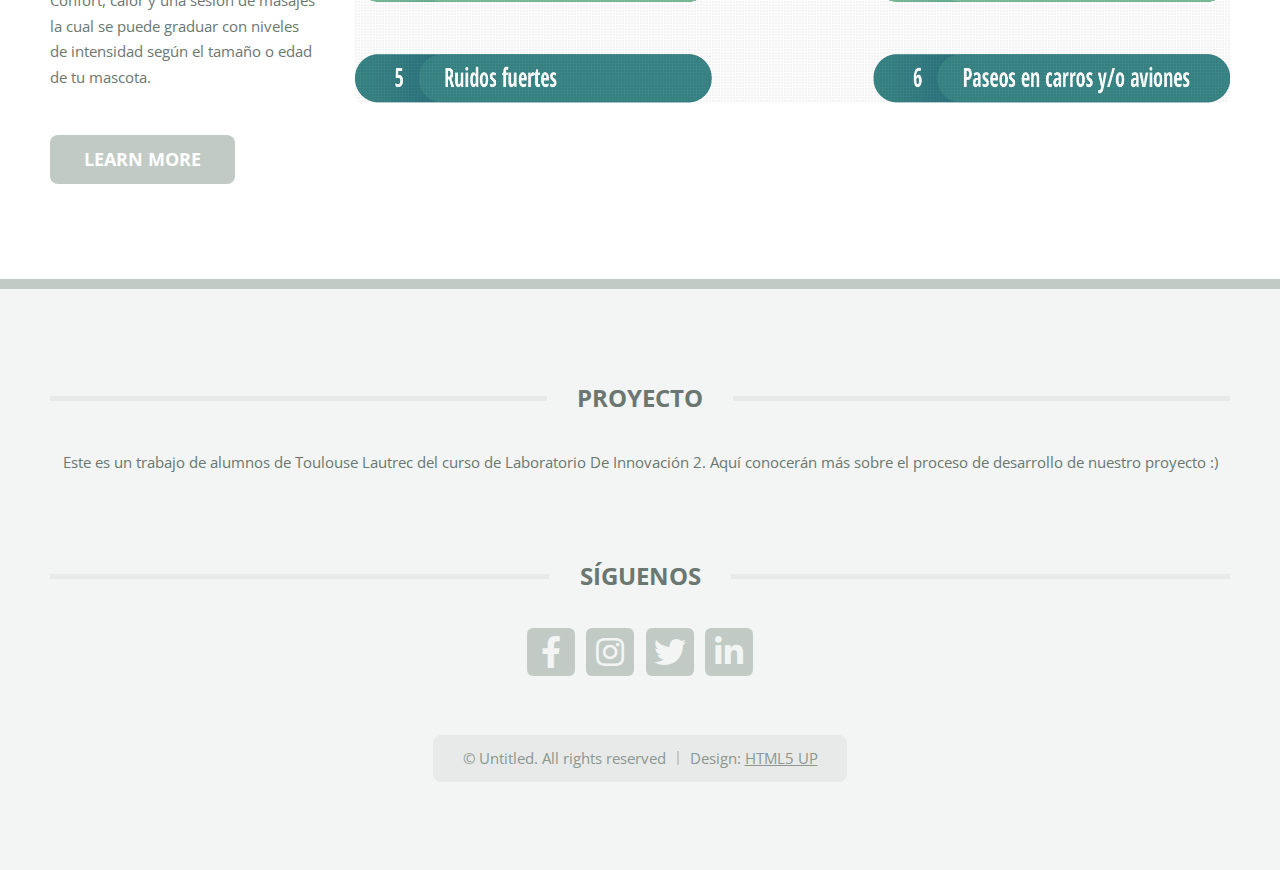
==== commit 9b7d37d2: "html" ====
--- a/left-sidebar.html
+++ b/left-sidebar.html
@@ -28,7 +28,7 @@
 						<li><a href="index.html">Home</a></li>
 						<li>
 						<li class="current"><a href="left-sidebar.html">Infografía</a></li>
-						<li><a href="right-sidebar.html">Impresión 3D</a></li>
+						<li><a href="right-sidebar.html">3D</a></li>
 						<li><a href="no-sidebar.html">is simply dummy</a></li>
 					</ul>
 				</nav>
@@ -117,20 +117,6 @@
 												<p>
 											</section>
 
-											<header>
-												<h2>Diseño 3D</h2>
-												<p>Realizamos un modelado 3D en el programa Cinema 4D para mostrar el proceso de construcción del prototipo de Puppy vest y el material con el que lo vamos a imprimir.</p>
-												</ul>
-											</header>
-											
-											<section>
-												<iframe width="560" height="315" src="https://www.youtube.com/embed/nohlly2Y9sY" title="YouTube video player" frameborder="0" allow="accelerometer; autoplay; clipboard-write; encrypted-media; gyroscope; picture-in-picture" allowfullscreen></iframe>
-												<p>
-											</section>
-
-												</p>
-											</section>
-
 											<section>
 													</ul>
 												</div>
